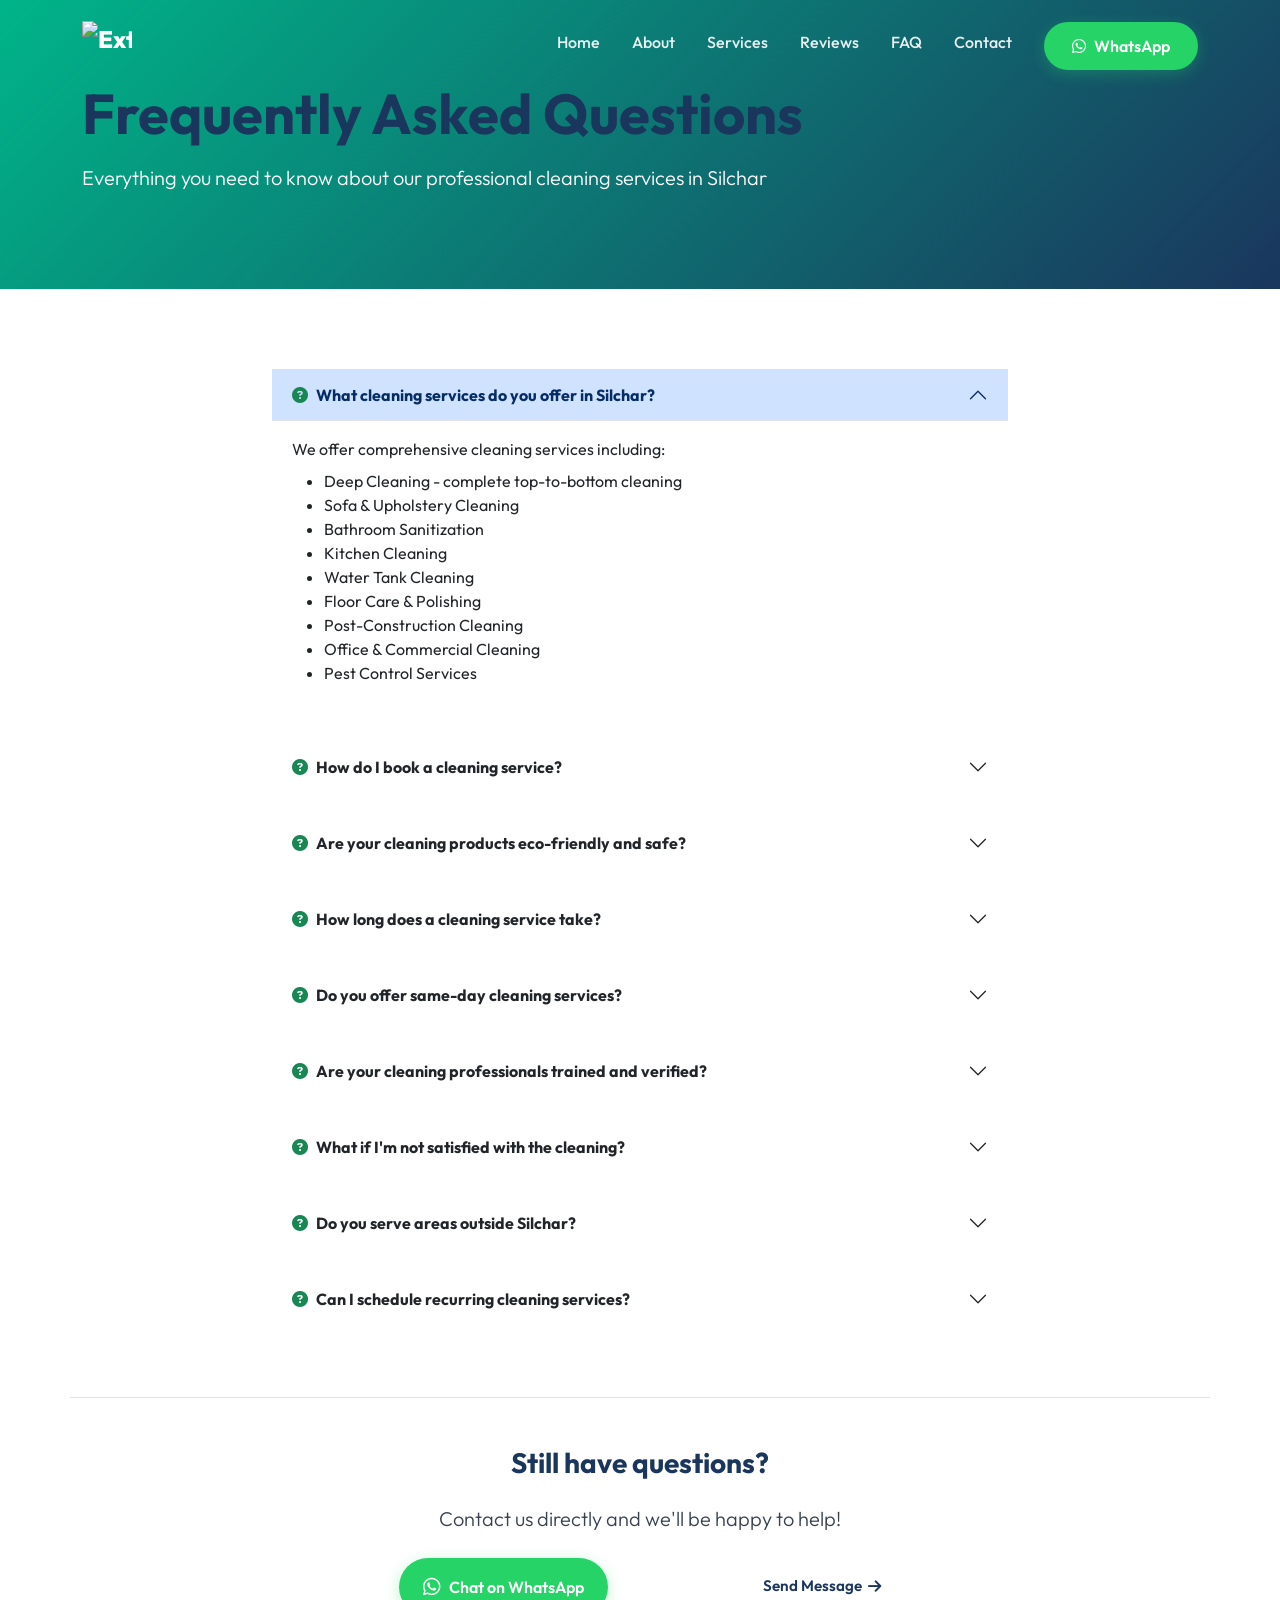
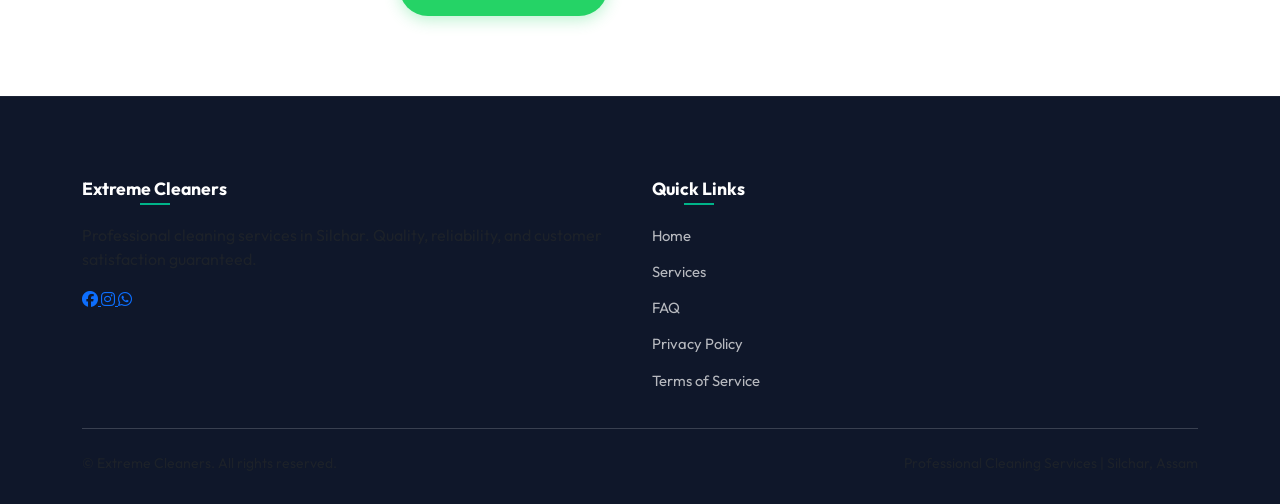
==== faq.html @ 9fe1969a "update price" ====
<!DOCTYPE html>
<html lang="en">

<head>
  <meta charset="UTF-8">
  <meta name="viewport" content="width=device-width, initial-scale=1.0">
  <title>FAQ - Professional Cleaning Services in Silchar | Extreme Cleaners</title>
  <meta name="description"
    content="Frequently asked questions about professional cleaning services in Silchar. Learn about our services, booking process, and cleaning expertise.">
  <meta name="keywords" content="cleaning services FAQ Silchar, professional cleaning questions, booking cleaning services">
  <meta name="robots" content="index, follow">
  <link rel="canonical" href="https://yourwebsite.com/faq.html">

  <!-- Bootstrap 5 CSS -->
  <link href="https://cdn.jsdelivr.net/npm/bootstrap@5.3.2/dist/css/bootstrap.min.css" rel="stylesheet">
  <!-- FontAwesome 6 Icons -->
  <link href="https://cdnjs.cloudflare.com/ajax/libs/font-awesome/6.4.2/css/all.min.css" rel="stylesheet">
  <!-- Custom CSS -->
  <link href="css/style.css" rel="stylesheet">

  <!-- Schema Markup - FAQPage -->
  <script type="application/ld+json">
  {
    "@context": "https://schema.org",
    "@type": "FAQPage",
    "mainEntity": [
      {
        "@type": "Question",
        "name": "What cleaning services do you offer in Silchar?",
        "acceptedAnswer": {
          "@type": "Answer",
          "text": "We offer comprehensive cleaning services including deep cleaning, sofa cleaning, bathroom sanitization, kitchen cleaning, water tank cleaning, floor care, post-construction cleaning, office cleaning, and pest control services across Silchar and surrounding areas."
        }
      },
      {
        "@type": "Question",
        "name": "How do I book a cleaning service?",
        "acceptedAnswer": {
          "@type": "Answer",
          "text": "Booking is easy! Simply click 'Book on WhatsApp' or call us at +919706459608. You can also fill out our contact form on the website. We'll confirm your booking within 24 hours."
        }
      },
      {
        "@type": "Question",
        "name": "Are your cleaning products eco-friendly?",
        "acceptedAnswer": {
          "@type": "Answer",
          "text": "Yes! We use industry-approved, eco-friendly cleaning products that are safe for your family, pets, and the environment. Our products are effective yet gentle on surfaces."
        }
      },
      {
        "@type": "Question",
        "name": "How long does a cleaning service take?",
        "acceptedAnswer": {
          "@type": "Answer",
          "text": "Duration depends on the property size and type of cleaning. Bathroom cleaning typically takes 1-2 hours, sofa cleaning 30-45 minutes, and deep cleaning 3-6 hours. We'll provide an estimate during booking."
        }
      },
      {
        "@type": "Question",
        "name": "Do you offer same-day cleaning services?",
        "acceptedAnswer": {
          "@type": "Answer",
          "text": "Yes, we offer same-day cleaning services subject to availability. Contact us as soon as possible with your requirements, and we'll do our best to accommodate your request."
        }
      },
      {
        "@type": "Question",
        "name": "Are your cleaning professionals trained and verified?",
        "acceptedAnswer": {
          "@type": "Answer",
          "text": "Absolutely! All our cleaning professionals are trained, verified, and background-checked. We ensure high standards of professionalism and reliability."
        }
      },
      {
        "@type": "Question",
        "name": "What if I'm not satisfied with the cleaning?",
        "acceptedAnswer": {
          "@type": "Answer",
          "text": "Customer satisfaction is our priority. If you're not satisfied, contact us within 48 hours and we'll work with you to make it right."
        }
      },
      {
        "@type": "Question",
        "name": "Do you serve areas outside Silchar?",
        "acceptedAnswer": {
          "@type": "Answer",
          "text": "While we primarily serve Silchar and the Barak Valley region, we may be able to accommodate requests from nearby areas. Contact us to check availability for your location."
        }
      },
      {
        "@type": "Question",
        "name": "Can I schedule recurring cleaning services?",
        "acceptedAnswer": {
          "@type": "Answer",
          "text": "Yes! We offer flexible recurring cleaning plans - weekly, bi-weekly, or monthly. Regular cleaning helps maintain your space and keeps it fresh throughout the year."
        }
      }
    ]
  }
  </script>
</head>

<body>
  <!-- Header / Navbar -->
  <nav class="navbar navbar-expand-lg navbar-custom">
    <div class="container">
      <a class="navbar-brand" href="index.html">
        <img src="images/logo.jpg" alt="Extreme Cleaners Logo" class="logo-img">
      </a>
      <button class="navbar-toggler" type="button" data-bs-toggle="collapse" data-bs-target="#navbarNav"
        aria-controls="navbarNav" aria-expanded="false" aria-label="Toggle navigation">
        <span class="toggler-icon"></span>
        <span class="toggler-icon"></span>
        <span class="toggler-icon"></span>
      </button>
      <div class="collapse navbar-collapse" id="navbarNav">
        <ul class="navbar-nav ms-auto">
          <li class="nav-item">
            <a class="nav-link" href="index.html#home">Home</a>
          </li>
          <li class="nav-item">
            <a class="nav-link" href="index.html#about">About</a>
          </li>
          <li class="nav-item">
            <a class="nav-link" href="index.html#services">Services</a>
          </li>
          <li class="nav-item">
            <a class="nav-link" href="index.html#reviews">Reviews</a>
          </li>
          <li class="nav-item">
            <a class="nav-link" href="faq.html">FAQ</a>
          </li>
          <li class="nav-item">
            <a class="nav-link" href="index.html#contact">Contact</a>
          </li>
          <li class="nav-item ms-lg-3 mt-3 mt-lg-0">
            <a href="https://wa.me/919706459608?text=Hi%20Extreme%20Cleaners!%20I%20have%20a%20question%20about%20your%20services."
              target="_blank" class="btn-whatsapp" aria-label="WhatsApp">
              <i class="fa-brands fa-whatsapp"></i>
              <span class="btn-whatsapp-text">WhatsApp</span>
            </a>
          </li>
        </ul>
      </div>
    </div>
  </nav>

  <!-- FAQ Hero Section -->
  <section class="section-padding" style="background: linear-gradient(135deg, #00B489 0%, #1A365D 100%); color: white;">
    <div class="container">
      <h1 class="display-4 fw-bold mb-3">Frequently Asked Questions</h1>
      <p class="lead">Everything you need to know about our professional cleaning services in Silchar</p>
    </div>
  </section>

  <!-- FAQ Content -->
  <section class="section-padding">
    <div class="container">
      <div class="row">
        <div class="col-lg-8 mx-auto">
          <!-- Question 1 -->
          <div class="accordion accordion-flush mb-4" id="faqAccordion1">
            <div class="accordion-item">
              <h2 class="accordion-header">
                <button class="accordion-button fw-bold" type="button" data-bs-toggle="collapse"
                  data-bs-target="#faq1">
                  <i class="fa-solid fa-question-circle me-2 text-success"></i>
                  What cleaning services do you offer in Silchar?
                </button>
              </h2>
              <div id="faq1" class="accordion-collapse collapse show" data-bs-parent="#faqAccordion1">
                <div class="accordion-body">
                  We offer comprehensive cleaning services including:
                  <ul class="mt-2">
                    <li>Deep Cleaning - complete top-to-bottom cleaning</li>
                    <li>Sofa & Upholstery Cleaning</li>
                    <li>Bathroom Sanitization</li>
                    <li>Kitchen Cleaning</li>
                    <li>Water Tank Cleaning</li>
                    <li>Floor Care & Polishing</li>
                    <li>Post-Construction Cleaning</li>
                    <li>Office & Commercial Cleaning</li>
                    <li>Pest Control Services</li>
                  </ul>
                </div>
              </div>
            </div>
          </div>

          <!-- Question 3 -->
          <div class="accordion accordion-flush mb-4" id="faqAccordion3">
            <div class="accordion-item">
              <h2 class="accordion-header">
                <button class="accordion-button fw-bold collapsed" type="button" data-bs-toggle="collapse"
                  data-bs-target="#faq3">
                  <i class="fa-solid fa-question-circle me-2 text-success"></i>
                  How do I book a cleaning service?
                </button>
              </h2>
              <div id="faq3" class="accordion-collapse collapse" data-bs-parent="#faqAccordion3">
                <div class="accordion-body">
                  Booking is quick and easy:
                  <ol class="mt-2">
                    <li>Click <strong>"WhatsApp Us"</strong> button or call <strong>+919706459608</strong></li>
                    <li>Describe your cleaning needs and preferred date/time</li>
                    <li>Share your preferred service date and time</li>
                    <li>Confirm your booking with our team</li>
                  </ol>
                  <p class="mt-2">We'll confirm your booking within 24 hours and send you reminders before the service date.</p>
                </div>
              </div>
            </div>
          </div>

          <!-- Question 4 -->
          <div class="accordion accordion-flush mb-4" id="faqAccordion4">
            <div class="accordion-item">
              <h2 class="accordion-header">
                <button class="accordion-button fw-bold collapsed" type="button" data-bs-toggle="collapse"
                  data-bs-target="#faq4">
                  <i class="fa-solid fa-question-circle me-2 text-success"></i>
                  Are your cleaning products eco-friendly and safe?
                </button>
              </h2>
              <div id="faq4" class="accordion-collapse collapse" data-bs-parent="#faqAccordion4">
                <div class="accordion-body">
                  Yes! We use industry-approved, eco-friendly cleaning products that are:
                  <ul class="mt-2">
                    <li>Safe for families and pets</li>
                    <li>Environmentally friendly</li>
                    <li>Effective on tough stains and dirt</li>
                    <li>Gentle on all surfaces</li>
                    <li>Non-toxic and biodegradable</li>
                  </ul>
                  <p class="mt-2">Your health and the environment are our priorities.</p>
                </div>
              </div>
            </div>
          </div>

          <!-- Question 5 -->
          <div class="accordion accordion-flush mb-4" id="faqAccordion5">
            <div class="accordion-item">
              <h2 class="accordion-header">
                <button class="accordion-button fw-bold collapsed" type="button" data-bs-toggle="collapse"
                  data-bs-target="#faq5">
                  <i class="fa-solid fa-question-circle me-2 text-success"></i>
                  How long does a cleaning service take?
                </button>
              </h2>
              <div id="faq5" class="accordion-collapse collapse" data-bs-parent="#faqAccordion5">
                <div class="accordion-body">
                  Duration depends on the service type:
                  <ul class="mt-2">
                    <li><strong>Bathroom Cleaning:</strong> 1-2 hours</li>
                    <li><strong>Sofa Cleaning:</strong> 30-45 minutes</li>
                    <li><strong>Kitchen Cleaning:</strong> 1-3 hours</li>
                    <li><strong>Deep Cleaning (1-2 BHK):</strong> 3-5 hours</li>
                    <li><strong>Deep Cleaning (3-4 BHK):</strong> 6-8 hours</li>
                  </ul>
                  <p class="mt-2">We'll provide a detailed time estimate during your booking consultation.</p>
                </div>
              </div>
            </div>
          </div>

          <!-- Question 6 -->
          <div class="accordion accordion-flush mb-4" id="faqAccordion6">
            <div class="accordion-item">
              <h2 class="accordion-header">
                <button class="accordion-button fw-bold collapsed" type="button" data-bs-toggle="collapse"
                  data-bs-target="#faq6">
                  <i class="fa-solid fa-question-circle me-2 text-success"></i>
                  Do you offer same-day cleaning services?
                </button>
              </h2>
              <div id="faq6" class="accordion-collapse collapse" data-bs-parent="#faqAccordion6">
                <div class="accordion-body">
                  Yes! We offer same-day cleaning services based on availability. Contact us as soon as possible with your cleaning requirements, and we'll do our best to accommodate your urgent request. For faster response, use our WhatsApp contact option.
                </div>
              </div>
            </div>
          </div>

          <!-- Question 7 -->
          <div class="accordion accordion-flush mb-4" id="faqAccordion7">
            <div class="accordion-item">
              <h2 class="accordion-header">
                <button class="accordion-button fw-bold collapsed" type="button" data-bs-toggle="collapse"
                  data-bs-target="#faq7">
                  <i class="fa-solid fa-question-circle me-2 text-success"></i>
                  Are your cleaning professionals trained and verified?
                </button>
              </h2>
              <div id="faq7" class="accordion-collapse collapse" data-bs-parent="#faqAccordion7">
                <div class="accordion-body">
                  Absolutely! All our professionals are:
                  <ul class="mt-2">
                    <li>Trained in professional cleaning techniques</li>
                    <li>Background-checked and verified</li>
                    <li>Experienced in their respective areas</li>
                    <li>Equipped with proper safety certifications</li>
                    <li>Committed to maintaining hygiene standards</li>
                  </ul>
                  <p class="mt-2">Your safety and trust are our highest priority.</p>
                </div>
              </div>
            </div>
          </div>

          <!-- Question 8 -->
          <div class="accordion accordion-flush mb-4" id="faqAccordion8">
            <div class="accordion-item">
              <h2 class="accordion-header">
                <button class="accordion-button fw-bold collapsed" type="button" data-bs-toggle="collapse"
                  data-bs-target="#faq8">
                  <i class="fa-solid fa-question-circle me-2 text-success"></i>
                  What if I'm not satisfied with the cleaning?
                </button>
              </h2>
              <div id="faq8" class="accordion-collapse collapse" data-bs-parent="#faqAccordion8">
                <div class="accordion-body">
                  Customer satisfaction is our guarantee! If you're not completely satisfied:
                  <ul class="mt-2">
                    <li>We'll review the areas you are concerned about</li>
                    <li>Contact us within 48 hours so we can make it right</li>
                    <li>Contact us immediately if you have any concerns</li>
                  </ul>
                  <p class="mt-2">We're confident you'll love our work, but your satisfaction comes first.</p>
                </div>
              </div>
            </div>
          </div>

          <!-- Question 9 -->
          <div class="accordion accordion-flush mb-4" id="faqAccordion9">
            <div class="accordion-item">
              <h2 class="accordion-header">
                <button class="accordion-button fw-bold collapsed" type="button" data-bs-toggle="collapse"
                  data-bs-target="#faq9">
                  <i class="fa-solid fa-question-circle me-2 text-success"></i>
                  Do you serve areas outside Silchar?
                </button>
              </h2>
              <div id="faq9" class="accordion-collapse collapse" data-bs-parent="#faqAccordion9">
                <div class="accordion-body">
                  We primarily serve Silchar and the Barak Valley region. However, we may be able to accommodate requests from nearby areas depending on:
                  <ul class="mt-2">
                    <li>Distance from Silchar</li>
                    <li>Service type requested</li>
                    <li>Current booking schedule</li>
                  </ul>
                  <p class="mt-2">Contact us to check availability for your specific location.</p>
                </div>
              </div>
            </div>
          </div>

          <!-- Question 10 -->
          <div class="accordion accordion-flush mb-4" id="faqAccordion10">
            <div class="accordion-item">
              <h2 class="accordion-header">
                <button class="accordion-button fw-bold collapsed" type="button" data-bs-toggle="collapse"
                  data-bs-target="#faq10">
                  <i class="fa-solid fa-question-circle me-2 text-success"></i>
                  Can I schedule recurring cleaning services?
                </button>
              </h2>
              <div id="faq10" class="accordion-collapse collapse" data-bs-parent="#faqAccordion10">
                <div class="accordion-body">
                  Yes! We offer flexible recurring cleaning plans:
                  <ul class="mt-2">
                    <li><strong>Weekly Cleaning:</strong> Maintain consistent cleanliness</li>
                    <li><strong>Bi-Weekly Cleaning:</strong> Perfect for families</li>
                    <li><strong>Monthly Cleaning:</strong> Cost-effective option</li>
                    <li><strong>Custom Schedules:</strong> Based on your needs</li>
                  </ul>
                  <p class="mt-2">Regular cleaning helps maintain your space and keeps it fresh throughout the year.</p>
                </div>
              </div>
            </div>
          </div>
        </div>
      </div>

      <!-- CTA Section -->
      <div class="row mt-5 pt-5 border-top">
        <div class="col-lg-8 mx-auto text-center">
          <h3 class="mb-4">Still have questions?</h3>
          <p class="lead mb-4">Contact us directly and we'll be happy to help!</p>
          <div class="d-flex flex-wrap gap-3 justify-content-center">
            <a href="https://wa.me/919706459608?text=Hi%20Extreme%20Cleaners!%20I%20have%20a%20question%20about%20your%20services."
              target="_blank" class="btn-whatsapp py-3 px-4 fs-6">
              <i class="fa-brands fa-whatsapp fs-5"></i> Chat on WhatsApp
            </a>
            <a href="tel:+919706459608" class="btn-call py-3 px-4 fs-6">
              <i class="fa-solid fa-phone"></i> Call Us
            </a>
            <a href="index.html#contact" class="btn-learn-more text-decoration-none">
              Send Message <i class="fa-solid fa-arrow-right"></i>
            </a>
          </div>
        </div>
      </div>
    </div>
  </section>

  <!-- Footer -->
  <footer class="footer">
    <div class="container">
      <div class="row g-4">
        <!-- Brand Section -->
        <div class="col-md-6">
          <h4 class="footer-title">Extreme Cleaners</h4>
          <p class="text-muted">Professional cleaning services in Silchar. Quality, reliability, and customer satisfaction guaranteed.</p>
          <div class="social-links">
            <a href="https://www.facebook.com/extremecleaners" target="_blank" class="social-link" aria-label="Facebook">
              <i class="fa-brands fa-facebook"></i>
            </a>
            <a href="https://www.instagram.com/extremecleaners" target="_blank" class="social-link" aria-label="Instagram">
              <i class="fa-brands fa-instagram"></i>
            </a>
            <a href="https://wa.me/919706459608" target="_blank" class="social-link" aria-label="WhatsApp">
              <i class="fa-brands fa-whatsapp"></i>
            </a>
          </div>
        </div>

        <!-- Quick Links -->
        <div class="col-md-6">
          <h4 class="footer-title">Quick Links</h4>
          <ul class="footer-links">
            <li><a href="index.html">Home</a></li>
            <li><a href="index.html#services">Services</a></li>
            <li><a href="faq.html">FAQ</a></li>
            <li><a href="privacy-policy.html">Privacy Policy</a></li>
            <li><a href="terms-of-service.html">Terms of Service</a></li>
          </ul>
        </div>
      </div>

      <hr class="my-4">

      <div class="row align-items-center">
        <div class="col-md-6">
          <p class="text-muted small mb-0">&copy; <span id="current-year"></span> Extreme Cleaners. All rights reserved.</p>
        </div>
        <div class="col-md-6 text-md-end">
          <p class="text-muted small mb-0">Professional Cleaning Services | Silchar, Assam</p>
        </div>
      </div>
    </div>
  </footer>

  <!-- Bootstrap JS -->
  <script src="https://cdn.jsdelivr.net/npm/bootstrap@5.3.2/dist/js/bootstrap.bundle.min.js"></script>
  <!-- Custom JS -->
  <script src="js/main.js"></script>
</body>

</html>
---- css/style.css ----
/* Google Fonts: Outfit */
@import url('https://fonts.googleapis.com/css2?family=Outfit:wght@300;400;500;600;700;800&display=swap');

:root {
  --primary-color: #00B489;
  --primary-hover: #009672;
  --secondary-color: #1A365D;
  --dark-color: #111827;
  --light-color: #F9FAFB;
  --whatsapp-color: #25D366;
  --whatsapp-hover: #20BA5A;
  --body-font: 'Outfit', sans-serif;
  --transition-smooth: all 0.3s cubic-bezier(0.4, 0, 0.2, 1);
  --box-shadow-premium: 0 10px 30px -10px rgba(0, 0, 0, 0.08);
  --box-shadow-hover: 0 20px 40px -15px rgba(0, 180, 137, 0.15);
}

/* Base Styles */
html,
body {
  font-family: var(--body-font);
  color: #374151;
  background-color: #FFFFFF;
  overflow-x: hidden;
}

body {
  scroll-behavior: smooth;
}

h1,
h2,
h3,
h4,
h5,
h6 {
  font-weight: 700;
  color: var(--secondary-color);
}

/* Custom Green Gradient Text */
.text-gradient-green {
  background: linear-gradient(135deg, #00B489 0%, #00d6a3 100%);
  -webkit-background-clip: text;
  -webkit-text-fill-color: transparent;
  display: inline-block;
}

/* Custom Buttons */
.btn-whatsapp {
  background-color: var(--whatsapp-color);
  color: #FFFFFF;
  font-weight: 600;
  padding: 0.75rem 1.75rem;
  border-radius: 50px;
  border: none;
  display: inline-flex;
  align-items: center;
  gap: 8px;
  box-shadow: 0 4px 15px rgba(37, 211, 102, 0.3);
  transition: var(--transition-smooth);
  text-decoration: none;
}

.btn-whatsapp-icon {
  padding: 0.75rem;
  width: 46px;
  min-width: 46px;
  justify-content: center;
  gap: 0;
}

.btn-whatsapp:hover,
.btn-whatsapp:focus {
  background-color: var(--whatsapp-hover);
  color: #FFFFFF;
  transform: translateY(-2px);
  box-shadow: 0 8px 20px rgba(37, 211, 102, 0.4);
}

.btn-call {
  background-color: rgba(255, 255, 255, 0.15);
  backdrop-filter: blur(10px);
  -webkit-backdrop-filter: blur(10px);
  color: #FFFFFF;
  font-weight: 600;
  padding: 0.75rem 1.75rem;
  border-radius: 50px;
  border: 1px solid rgba(255, 255, 255, 0.3);
  display: inline-flex;
  align-items: center;
  gap: 8px;
  transition: var(--transition-smooth);
  text-decoration: none;
}

.btn-call:hover {
  background-color: #FFFFFF;
  color: var(--secondary-color);
  border-color: #FFFFFF;
  transform: translateY(-2px);
}

/* Sticky Navbar */
.navbar-custom {
  position: fixed;
  top: 0;
  left: 0;
  right: 0;
  z-index: 1000;
  padding: 1rem 0;
  transition: var(--transition-smooth);
  background-color: transparent;
}

.navbar-custom.scrolled {
  background-color: #FFFFFF;
  padding: 0.75rem 0;
  box-shadow: 0 4px 20px rgba(0, 0, 0, 0.05);
}

.navbar-custom .navbar-brand {
  font-weight: 800;
  font-size: 1.5rem;
  color: #FFFFFF;
  display: flex;
  align-items: center;
  gap: 8px;
  transition: var(--transition-smooth);
}

.navbar-custom.scrolled .navbar-brand {
  color: var(--secondary-color);
}

.navbar-custom .navbar-brand .logo-img {
  height: 50px;
  width: 50px;
  object-fit: contain;
  transition: var(--transition-smooth);
}

.navbar-custom.scrolled .navbar-brand .logo-img {
  height: 40px;
  width: 40px;
}

.navbar-custom .nav-link {
  font-weight: 500;
  color: rgba(255, 255, 255, 0.9);
  padding: 0.5rem 1rem !important;
  transition: var(--transition-smooth);
}

.navbar-custom .nav-link:hover,
.navbar-custom .nav-link.active {
  color: var(--primary-color);
}

.navbar-custom.scrolled .nav-link {
  color: #4B5563;
}

.navbar-custom.scrolled .nav-link:hover,
.navbar-custom.scrolled .nav-link.active {
  color: var(--primary-color);
}

.navbar-custom .navbar-toggler {
  border: none;
  padding: 0.5rem;
  width: 44px;
  height: 44px;
  display: none !important;
  flex-direction: column;
  align-items: center;
  justify-content: center;
  border-radius: 50%;
  transition: transform 0.3s ease;
  background: transparent !important;
}

.navbar-custom .navbar-toggler:hover,
.navbar-custom .navbar-toggler:focus {
  background: transparent !important;
}

.navbar-custom .navbar-toggler:focus {
  box-shadow: none !important;
}

.navbar-custom .toggler-icon {
  width: 24px;
  height: 2px;
  background-color: #FFFFFF;
  display: block;
  margin: 4px 0;
  transition: transform 0.35s ease, opacity 0.35s ease, width 0.35s ease;
  transform-origin: center;
  opacity: 1;
  transform: none;
}

.navbar-custom.scrolled .toggler-icon {
  background-color: var(--secondary-color);
}

.navbar-custom .navbar-toggler[aria-expanded="false"] .toggler-icon {
  opacity: 1;
  transform: none;
}

.navbar-custom .navbar-toggler[aria-expanded="true"] .toggler-icon:nth-child(1) {
  transform: translateY(8px) rotate(45deg);
}

.navbar-custom .navbar-toggler[aria-expanded="true"] .toggler-icon:nth-child(2) {
  opacity: 0;
  transform: scaleX(0);
}

.navbar-custom .navbar-toggler[aria-expanded="true"] .toggler-icon:nth-child(3) {
  transform: translateY(-8px) rotate(-45deg);
}

/* Hero Section */
.hero-section {
  position: relative;
  min-height: 100vh;
  display: flex;
  align-items: center;
  padding: 120px 0 80px 0;
  background-size: cover;
  background-position: center;
  background-repeat: no-repeat;
  color: #FFFFFF;
  overflow: hidden;
}

.hero-overlay {
  position: absolute;
  top: 0;
  left: 0;
  right: 0;
  bottom: 0;
  background: linear-gradient(135deg, rgba(26, 54, 93, 0.9) 0%, rgba(17, 24, 39, 0.8) 100%);
  z-index: 1;
}

.hero-content {
  position: relative;
  z-index: 2;
}

.hero-badge {
  background-color: rgba(255, 255, 255, 0.08);
  border: 1px solid rgba(255, 255, 255, 0.15);
  backdrop-filter: blur(10px);
  -webkit-backdrop-filter: blur(10px);
  padding: 6px 16px;
  border-radius: 50px;
  font-size: 0.875rem;
  font-weight: 500;
  display: inline-flex;
  align-items: center;
  gap: 8px;
  margin-bottom: 1.5rem;
}

.hero-badge .status-dot {
  width: 8px;
  height: 8px;
  background-color: var(--primary-color);
  border-radius: 50%;
  display: inline-block;
  box-shadow: 0 0 10px var(--primary-color);
}

.hero-title {
  font-size: 3.5rem;
  font-weight: 800;
  line-height: 1.2;
  margin-bottom: 1.5rem;
  color: #eef1f5;
}

@media (max-width: 768px) {
  .hero-title {
    font-size: 2.5rem;
  }
}

.hero-desc {
  font-size: 1.125rem;
  color: rgba(255, 255, 255, 0.8);
  max-width: 650px;
  margin-bottom: 2.5rem;
  line-height: 1.6;
}

/* Hero Trust Ribbon */
.hero-ribbon {
  position: relative;
  z-index: 2;
  margin-top: 4rem;
}

.ribbon-item {
  background-color: rgba(255, 255, 255, 0.08);
  border: 1px solid rgba(255, 255, 255, 0.12);
  backdrop-filter: blur(10px);
  -webkit-backdrop-filter: blur(10px);
  padding: 10px 20px;
  border-radius: 50px;
  display: inline-flex;
  align-items: center;
  gap: 10px;
  font-size: 0.9rem;
  font-weight: 500;
  color: #FFFFFF;
  margin: 5px;
}

.ribbon-item i {
  color: var(--primary-color);
}

/* Sections General */
.section-padding {
  padding: 80px 0;
}

.section-title-tag {
  font-size: 0.875rem;
  font-weight: 700;
  color: var(--primary-color);
  letter-spacing: 2px;
  text-transform: uppercase;
  margin-bottom: 0.5rem;
  display: block;
}

.section-title {
  font-size: 2.25rem;
  font-weight: 800;
  color: var(--secondary-color);
  margin-bottom: 1rem;
}

.section-desc {
  color: #6B7280;
  max-width: 600px;
  margin: 0 auto 3rem auto;
  font-size: 1.05rem;
}

/* About Section Styles */
.about-img-wrapper {
  position: relative;
  padding: 10px;
}

.about-img-wrapper img {
  border: 8px solid #FFFFFF;
  box-shadow: 0 20px 40px rgba(0, 0, 0, 0.08);
  transition: var(--transition-smooth);
}

.about-img-wrapper:hover img {
  transform: translateY(-5px);
  box-shadow: 0 25px 50px rgba(0, 180, 137, 0.12);
}

/* Floating Experience Badge */
.experience-badge {
  position: absolute;
  bottom: 30px;
  right: -20px;
  background: linear-gradient(135deg, var(--secondary-color) 0%, #2A4365 100%);
  color: #FFFFFF;
  padding: 1.25rem 1.75rem;
  border-radius: 20px;
  box-shadow: 0 15px 30px rgba(26, 54, 93, 0.25);
  display: flex;
  align-items: center;
  gap: 15px;
  border: 1px solid rgba(255, 255, 255, 0.1);
  z-index: 10;
}

.exp-years {
  font-size: 2.25rem;
  font-weight: 800;
  line-height: 1;
  background: linear-gradient(135deg, #00B489 0%, #00d6a3 100%);
  -webkit-background-clip: text;
  -webkit-text-fill-color: transparent;
}

.exp-text {
  font-size: 0.85rem;
  font-weight: 600;
  line-height: 1.3;
  letter-spacing: 0.5px;
  text-transform: uppercase;
}

.about-lead {
  font-size: 1.15rem;
  font-weight: 600;
  color: var(--secondary-color);
  line-height: 1.6;
  margin-bottom: 1rem;
}

.about-content-wrapper {
  margin-bottom: 1rem;
}

.about-expandable-text {
  max-height: 0;
  overflow: hidden;
  opacity: 0;
  transition: max-height 0.5s cubic-bezier(0.4, 0, 0.2, 1),
              opacity 0.4s ease;
}

.about-expandable-text.show {
  max-height: 600px;
  opacity: 1;
}

.about-expandable-text .about-text {
  margin-bottom: 1rem;
}

.about-read-more-btn {
  display: inline-flex;
  align-items: center;
  gap: 6px;
  background: none;
  border: 1.5px solid var(--primary-color);
  color: var(--primary-color);
  font-size: 0.875rem;
  font-weight: 600;
  font-family: var(--body-font);
  padding: 6px 18px;
  border-radius: 50px;
  cursor: pointer;
  transition: var(--transition-smooth);
  margin-top: 4px;
}

.about-read-more-btn:hover {
  background: var(--primary-color);
  color: #FFFFFF;
}

.about-read-more-btn i {
  font-size: 0.7rem;
  transition: transform 0.3s ease;
}

.about-read-more-btn.active i {
  transform: rotate(180deg);
}

.about-text {
  font-size: 0.975rem;
  line-height: 1.6;
}

/* Feature Cards */
.about-feature-card {
  background: var(--light-color);
  border: 1px solid rgba(0, 0, 0, 0.03);
  padding: 1.25rem;
  border-radius: 16px;
  transition: var(--transition-smooth);
}

.about-feature-card:hover {
  background: #FFFFFF;
  border-color: rgba(0, 180, 137, 0.15);
  box-shadow: 0 10px 25px rgba(0, 180, 137, 0.05);
  transform: translateY(-3px);
}

.about-feature-icon {
  width: 44px;
  height: 44px;
  background-color: #E6F8F3;
  color: var(--primary-color);
  border-radius: 12px;
  display: flex;
  align-items: center;
  justify-content: center;
  font-size: 1.1rem;
  margin-bottom: 0.75rem;
}

.about-feature-card:hover .about-feature-icon {
  background-color: var(--primary-color);
  color: #FFFFFF;
  box-shadow: 0 4px 12px rgba(0, 180, 137, 0.25);
  transition: var(--transition-smooth);
}

.about-feature-title {
  font-size: 1rem;
  font-weight: 700;
  margin-bottom: 0.35rem;
  color: var(--secondary-color);
}

.about-feature-desc {
  font-size: 0.85rem;
  margin-bottom: 0;
  line-height: 1.4;
}

@media (max-width: 576px) {
  .about-feature-col {
    flex: 0 0 50%;
    max-width: 50%;
  }

  .hero-cta-group {
    flex-wrap: wrap;
  }

  .hero-cta-group .btn-whatsapp,
  .hero-cta-group .btn-learn-more {
    flex: 1 1 calc(50% - 0.5rem);
    min-width: 0;
    width: calc(50% - 0.5rem);
    justify-content: center;
  }
}

/* Learn More Link */
.btn-learn-more {
  color: var(--secondary-color);
  font-weight: 600;
  font-size: 0.95rem;
  display: inline-flex;
  align-items: center;
  gap: 6px;
  transition: var(--transition-smooth);
}

.btn-learn-more:hover {
  color: var(--primary-color);
  transform: translateX(3px);
}

/* Floating Animation */
@keyframes float {
  0% { transform: translateY(0px); }
  50% { transform: translateY(-10px); }
  100% { transform: translateY(0px); }
}

.animate-float {
  animation: float 4s ease-in-out infinite;
}

/* Responsive adjustment for experience badge */
@media (max-width: 576px) {
  .experience-badge {
    right: 10px;
    bottom: 10px;
    padding: 0.75rem 1.25rem;
  }
  .exp-years {
    font-size: 1.75rem;
  }
}

/* Service Cards */
.service-card {
  background: #FFFFFF;
  border-radius: 20px;
  overflow: hidden;
  box-shadow: var(--box-shadow-premium);
  transition: var(--transition-smooth);
  border: 1px solid rgba(0, 0, 0, 0.03);
  height: 100%;
  display: flex;
  flex-direction: column;
}

.service-card:hover {
  transform: translateY(-8px);
  box-shadow: var(--box-shadow-hover);
  border-color: rgba(0, 180, 137, 0.15);
}

.service-img-wrapper {
  position: relative;
  height: 220px;
  overflow: hidden;
}

.service-img {
  width: 100%;
  height: 100%;
  object-fit: cover;
  transition: var(--transition-smooth);
}

.service-card:hover .service-img {
  transform: scale(1.05);
}

.service-icon-badge {
  position: absolute;
  bottom: -20px;
  left: 24px;
  width: 48px;
  height: 48px;
  background-color: var(--primary-color);
  color: #FFFFFF;
  border-radius: 12px;
  display: flex;
  align-items: center;
  justify-content: center;
  font-size: 1.25rem;
  box-shadow: 0 4px 15px rgba(0, 180, 137, 0.3);
  z-index: 2;
}

.service-body {
  padding: 2.5rem 1.5rem 1.5rem 1.5rem;
  flex-grow: 1;
  display: flex;
  flex-direction: column;
}

.service-title {
  font-size: 1.25rem;
  font-weight: 700;
  margin-bottom: 0.75rem;
}

.service-desc-text {
  font-size: 0.95rem;
  color: #6B7280;
  line-height: 1.5;
  margin-bottom: 1.25rem;
  flex-grow: 1;
}

.service-pricing {
  display: none !important;
}

.service-card .btn-whatsapp {
  width: 100%;
  justify-content: center;
}

/* Coming Soon Service Card */
.service-card-coming-soon {
  border: 2px dashed rgba(0, 180, 137, 0.35);
  background: linear-gradient(135deg, #f0fdf9 0%, #ecfdf5 50%, #f0f9ff 100%);
}

.service-card-coming-soon:hover {
  border-color: var(--primary-color);
  background: linear-gradient(135deg, #e6f8f3 0%, #e0f7ef 50%, #e8f4fd 100%);
}

.coming-soon-visual {
  height: 220px;
  display: flex;
  flex-direction: column;
  align-items: center;
  justify-content: center;
  gap: 20px;
  background: linear-gradient(135deg, rgba(0, 180, 137, 0.06) 0%, rgba(37, 99, 235, 0.04) 100%);
  position: relative;
  overflow: hidden;
}

.coming-soon-visual::before {
  content: '';
  position: absolute;
  width: 200px;
  height: 200px;
  border-radius: 50%;
  background: radial-gradient(circle, rgba(0, 180, 137, 0.08) 0%, transparent 70%);
  top: 50%;
  left: 50%;
  transform: translate(-50%, -50%);
}

.coming-soon-icon-wrapper {
  width: 72px;
  height: 72px;
  border-radius: 50%;
  background: linear-gradient(135deg, var(--primary-color) 0%, #00d6a3 100%);
  display: flex;
  align-items: center;
  justify-content: center;
  font-size: 1.75rem;
  color: #FFFFFF;
  box-shadow: 0 8px 25px rgba(0, 180, 137, 0.3);
  animation: float 3s ease-in-out infinite;
  position: relative;
  z-index: 1;
}

.coming-soon-dots {
  display: flex;
  gap: 8px;
  position: relative;
  z-index: 1;
}

.coming-soon-dots span {
  width: 8px;
  height: 8px;
  border-radius: 50%;
  background-color: var(--primary-color);
  opacity: 0.4;
  animation: dotBounce 1.4s ease-in-out infinite;
}

.coming-soon-dots span:nth-child(2) {
  animation-delay: 0.2s;
}

.coming-soon-dots span:nth-child(3) {
  animation-delay: 0.4s;
}

@keyframes dotBounce {
  0%, 80%, 100% {
    transform: scale(0.6);
    opacity: 0.3;
  }
  40% {
    transform: scale(1.2);
    opacity: 1;
  }
}

.coming-soon-body {
  text-align: center;
}

.coming-soon-body .service-title {
  color: var(--primary-color);
}

.coming-soon-tag {
  background: linear-gradient(135deg, var(--primary-color) 0%, #00d6a3 100%);
  color: #FFFFFF;
  padding: 5px 16px;
  border-radius: 50px;
  font-size: 0.8rem;
  font-weight: 700;
  letter-spacing: 1px;
  text-transform: uppercase;
  display: inline-block;
  margin-bottom: 1.25rem;
}

/* Before / After Sliders */
.slider-card {
  background-color: #FFFFFF;
  border-radius: 20px;
  overflow: hidden;
  box-shadow: var(--box-shadow-premium);
  border: 1px solid rgba(0, 0, 0, 0.03);
  transition: var(--transition-smooth);
  margin-bottom: 30px;
}

.slider-card:hover {
  box-shadow: 0 15px 35px rgba(0, 0, 0, 0.08);
}

.slider-container {
  position: relative;
  width: 100%;
  height: 250px;
  overflow: hidden;
  user-select: none;
}

.slider-img {
  position: absolute;
  top: 0;
  left: 0;
  width: 100%;
  height: 100%;
  object-fit: cover;
}

/* After image is on top, its width is adjusted by JS */
.after-image-container {
  position: absolute;
  top: 0;
  left: 0;
  width: 100%;
  height: 100%;
  overflow: hidden;
  z-index: 2;
}

.after-image-container img {
  width: 100%;
  height: 100%;
  object-fit: cover;
  pointer-events: none;
}

/* Before image is on the bottom, with CSS filters to make it look dirty */
.before-image-container {
  z-index: 1;
}

.before-image-container img {
  width: 100%;
  height: 100%;
  object-fit: cover;
  /* Let's make it look dirty/aged */
  filter: sepia(0.3) brightness(0.6) contrast(0.85) saturate(0.8);
}

/* Grimy dirty overlay for before image */
.before-image-container::after {
  content: '';
  position: absolute;
  top: 0;
  left: 0;
  right: 0;
  bottom: 0;
  background: radial-gradient(circle, rgba(121, 85, 72, 0.25) 0%, rgba(62, 39, 35, 0.45) 100%);
  pointer-events: none;
  z-index: 2;
}

/* Slider Handle Bar & Circle */
.slider-handle {
  position: absolute;
  top: 0;
  bottom: 0;
  width: 2px;
  background-color: #FFFFFF;
  left: 50%;
  z-index: 3;
  cursor: ew-resize;
}

.slider-button {
  position: absolute;
  top: 50%;
  left: 50%;
  transform: translate(-50%, -50%);
  width: 38px;
  height: 38px;
  background-color: #FFFFFF;
  border-radius: 50%;
  box-shadow: 0 4px 10px rgba(0, 0, 0, 0.25);
  display: flex;
  align-items: center;
  justify-content: center;
  color: var(--secondary-color);
  font-size: 0.9rem;
  pointer-events: none;
}

.slider-button::before,
.slider-button::after {
  content: '';
  position: absolute;
  border: 5px solid transparent;
}

.slider-button::before {
  border-right-color: var(--secondary-color);
  left: 6px;
}

.slider-button::after {
  border-left-color: var(--secondary-color);
  right: 6px;
}

/* Labels on images */
.slider-label {
  position: absolute;
  top: 15px;
  padding: 4px 10px;
  border-radius: 4px;
  font-size: 0.75rem;
  font-weight: 700;
  color: #FFFFFF;
  text-transform: uppercase;
  letter-spacing: 1px;
  z-index: 4;
}

.label-before {
  left: 15px;
  background-color: rgba(220, 38, 38, 0.8);
}

.label-after {
  right: 15px;
  background-color: rgba(0, 180, 137, 0.8);
}

.slider-info {
  padding: 1.25rem 1.5rem;
}

.slider-title-wrapper {
  display: flex;
  align-items: center;
  gap: 8px;
  margin-bottom: 0.25rem;
}

.slider-dot {
  width: 8px;
  height: 8px;
  background-color: var(--primary-color);
  border-radius: 50%;
}

.slider-card-title {
  font-size: 1.05rem;
  font-weight: 700;
  margin: 0;
}

.slider-card-desc {
  font-size: 0.85rem;
  color: #6B7280;
  margin: 0;
}

/* Stats Counter Section */
.why-us-section {
  background-color: var(--light-color);
}

.stat-card {
  background: linear-gradient(135deg, #1e3c72 0%, #2a5298 100%);
  border-radius: 20px;
  padding: 1.35rem 1.25rem;
  text-align: center;
  color: #FFFFFF;
  box-shadow: var(--box-shadow-premium);
  position: relative;
  overflow: hidden;
  height: 100%;
}

.stat-card-1 {
  background: linear-gradient(135deg, #1A365D 0%, #2A4365 100%);
}

.stat-card-2 {
  background: linear-gradient(135deg, #2B6CB0 0%, #3182CE 100%);
}

.stat-card-3 {
  background: linear-gradient(135deg, #00B489 0%, #00d6a3 100%);
}

.stat-card-4 {
  background: linear-gradient(135deg, #0f766e 0%, #0d9488 100%);
}

.stat-number {
  font-size: 2.75rem;
  font-weight: 800;
  margin-bottom: 0.5rem;
  display: block;
}

.stat-label {
  font-size: 0.95rem;
  font-weight: 500;
  opacity: 0.9;
  margin: 0;
}

/* Why Us Grid */
.why-item {
  background: #FFFFFF;
  border-radius: 16px;
  padding: 1.5rem;
  box-shadow: 0 4px 15px rgba(0, 0, 0, 0.02);
  transition: var(--transition-smooth);
  border: 1px solid rgba(0, 0, 0, 0.02);
  display: flex;
  gap: 15px;
  height: 100%;
}

.why-item:hover {
  transform: translateY(-4px);
  box-shadow: var(--box-shadow-premium);
}

.why-icon-box {
  width: 46px;
  height: 46px;
  border-radius: 12px;
  background-color: #E6F8F3;
  color: var(--primary-color);
  display: flex;
  align-items: center;
  justify-content: center;
  font-size: 1.15rem;
  flex-shrink: 0;
}

.why-item-title {
  font-size: 1.1rem;
  font-weight: 700;
  margin-bottom: 0.5rem;
}

.why-item-desc {
  font-size: 0.9rem;
  color: #6B7280;
  line-height: 1.5;
  margin: 0;
}

/* Reviews Carousel Wrapper */
.reviews-carousel-wrapper {
  position: relative;
  display: flex;
  align-items: center;
  gap: 16px;
}

.reviews-carousel-wrapper .reviews-swiper {
  flex: 1;
  min-width: 0;
  overflow: hidden;
  padding-bottom: 40px;
}

/* Reviews Navigation Buttons */
.reviews-nav-btn.swiper-button-next,
.reviews-nav-btn.swiper-button-prev {
  position: relative;
  top: auto;
  left: auto;
  right: auto;
  bottom: auto;
  margin-top: 0;
  width: 48px;
  height: 48px;
  flex-shrink: 0;
  background: #FFFFFF;
  border-radius: 50%;
  box-shadow: 0 4px 16px rgba(0, 0, 0, 0.1);
  border: 1px solid rgba(0, 0, 0, 0.06);
  transition: var(--transition-smooth);
  z-index: 10;
}

.reviews-nav-btn.swiper-button-next::after,
.reviews-nav-btn.swiper-button-prev::after {
  font-size: 16px;
  font-weight: 900;
  color: var(--secondary-color);
  transition: var(--transition-smooth);
}

.reviews-nav-btn.swiper-button-next:hover,
.reviews-nav-btn.swiper-button-prev:hover {
  background: var(--primary-color);
  border-color: var(--primary-color);
  box-shadow: 0 6px 20px rgba(0, 180, 137, 0.35);
  transform: scale(1.08);
}

.reviews-nav-btn.swiper-button-next:hover::after,
.reviews-nav-btn.swiper-button-prev:hover::after {
  color: #FFFFFF;
}

.reviews-nav-btn.swiper-button-next.swiper-button-disabled,
.reviews-nav-btn.swiper-button-prev.swiper-button-disabled {
  opacity: 0.35;
  cursor: not-allowed;
}

/* Swiper Pagination Dots */
.reviews-swiper .swiper-pagination {
  bottom: 0 !important;
  position: relative;
  margin-top: 8px;
}

.reviews-swiper .swiper-pagination-bullet {
  width: 10px;
  height: 10px;
  background: #D1D5DB;
  opacity: 1;
  transition: var(--transition-smooth);
}

.reviews-swiper .swiper-pagination-bullet-active {
  background: var(--primary-color);
  width: 28px;
  border-radius: 5px;
}

/* On medium screens, move buttons below the carousel */
@media (max-width: 1199px) and (min-width: 768px) {
  .reviews-carousel-wrapper {
    flex-direction: column;
    align-items: center;
    gap: 1rem;
  }

  .reviews-carousel-wrapper .reviews-swiper {
    width: 100%;
    order: 1;
  }

  .reviews-nav-btn.swiper-button-prev,
  .reviews-nav-btn.swiper-button-next {
    order: 2;
    position: static;
    transform: none;
    margin: 0 auto;
  }

  .reviews-nav-btn.swiper-button-next:hover,
  .reviews-nav-btn.swiper-button-prev:hover {
    transform: scale(1.08);
  }
}

/* Reviews Section */
.review-card {
  background: #FFFFFF;
  border-radius: 20px;
  padding: 2rem;
  box-shadow: var(--box-shadow-premium);
  border: 1px solid rgba(0, 0, 0, 0.02);
  height: 100%;
  display: flex;
  flex-direction: column;
}

.review-stars {
  color: #FBBF24;
  margin-bottom: 1rem;
}

.review-text {
  font-size: 0.95rem;
  line-height: 1.6;
  color: #4B5563;
  margin-bottom: 0.5rem;
  flex-grow: 1;
  display: -webkit-box;
  -webkit-line-clamp: 3;
  -webkit-box-orient: vertical;
  overflow: hidden;
  transition: all 0.3s ease;
}

.review-text.expanded {
  -webkit-line-clamp: unset;
  display: block;
}

.review-read-more {
  display: none;
  background: none;
  border: none;
  padding: 0;
  color: var(--primary-color);
  font-size: 0.85rem;
  font-weight: 600;
  cursor: pointer;
  margin-bottom: 1rem;
  font-family: var(--body-font);
  transition: var(--transition-smooth);
}

.review-read-more:hover {
  color: var(--primary-hover);
  text-decoration: underline;
}

.review-read-more.visible {
  display: inline-block;
}

.review-user {
  display: flex;
  align-items: center;
  gap: 12px;
}

.review-avatar {
  width: 48px;
  height: 48px;
  border-radius: 50%;
  object-fit: cover;
}

.review-avatar-initials {
  width: 48px;
  height: 48px;
  border-radius: 50%;
  display: flex;
  align-items: center;
  justify-content: center;
  font-size: 1.1rem;
  font-weight: 700;
  color: #FFFFFF;
  text-transform: uppercase;
  flex-shrink: 0;
}

/* Avatar Color Palettes */
.avatar-bg-purple { background-color: #8E24AA; }
.avatar-bg-blue { background-color: #2563EB; }
.avatar-bg-green { background-color: #00B489; }
.avatar-bg-pink { background-color: #EC4899; }
.avatar-bg-indigo { background-color: #4F46E5; }
.avatar-bg-orange { background-color: #F59E0B; }
.avatar-bg-teal { background-color: #0D9488; }
.avatar-bg-violet { background-color: #7C3AED; }

.review-name {
  font-size: 0.95rem;
  font-weight: 700;
  margin: 0;
  color: var(--secondary-color);
}

.review-loc {
  font-size: 0.8rem;
  color: #6B7280;
  margin: 0;
}

.review-badge {
  background-color: #EFF6FF;
  color: #2563EB;
  font-size: 0.75rem;
  font-weight: 600;
  padding: 2px 8px;
  border-radius: 50px;
  display: inline-block;
  margin-top: 4px;
}

.reviews-summary {
  text-align: center;
  margin-top: 3.5rem;
}

.reviews-summary .stars {
  color: #FBBF24;
  font-size: 1.25rem;
  margin-bottom: 0.5rem;
}

.reviews-summary p {
  font-weight: 600;
  color: var(--secondary-color);
  margin: 0;
}

/* Call to Action Section */
.cta-section {
  background-color: var(--secondary-color);
  background-image: radial-gradient(circle at 100% 0%, rgba(0, 180, 137, 0.15) 0%, transparent 50%),
    radial-gradient(circle at 0% 100%, rgba(0, 180, 137, 0.08) 0%, transparent 50%);
  color: #FFFFFF;
}

#contact.section-padding {
  padding: 50px 0;
}

/* Contact Form & Info Card Styles */
.contact-info-card {
  padding: 1.5rem;
  background: rgba(255, 255, 255, 0.03);
  border: 1px solid rgba(255, 255, 255, 0.08);
  border-radius: 24px;
  backdrop-filter: blur(10px);
  -webkit-backdrop-filter: blur(10px);
}

.info-card-title {
  color: #FFFFFF;
  font-size: 1.75rem;
  font-weight: 800;
}

.info-item {
  margin-bottom: 0.5rem;
}

.info-icon {
  width: 42px;
  height: 42px;
  background-color: rgba(0, 180, 137, 0.15);
  color: var(--primary-color);
  border-radius: 50%;
  display: flex;
  align-items: center;
  justify-content: center;
  font-size: 1.05rem;
  flex-shrink: 0;
}

.info-label {
  font-size: 0.75rem;
  font-weight: 600;
  letter-spacing: 0.5px;
  text-transform: uppercase;
}

.info-link,
.info-text {
  color: #FFFFFF;
  font-size: 1.05rem;
  font-weight: 600;
  text-decoration: none;
  transition: var(--transition-smooth);
}

.info-link:hover {
  color: var(--primary-color);
}

/* Form Card (White Container) */
.contact-form-card {
  background: #FFFFFF;
  padding: 1.5rem;
  border-radius: 24px;
  box-shadow: 0 20px 40px rgba(0, 0, 0, 0.15);
  color: var(--secondary-color);
}

.form-card-title {
  font-size: 1.75rem;
  font-weight: 800;
  color: var(--secondary-color);
}

.form-group-custom {
  display: flex;
  flex-direction: column;
  gap: 8px;
}

.form-label-custom {
  font-size: 0.875rem;
  font-weight: 600;
  color: #4B5563;
}

.form-control-custom,
.form-select-custom {
  width: 100%;
  padding: 10px 14px;
  border: 1.5px solid #E5E7EB;
  border-radius: 12px;
  font-size: 0.95rem;
  font-family: var(--body-font);
  color: var(--dark-color);
  background-color: #FFFFFF;
  transition: var(--transition-smooth);
}

.form-control-custom:focus,
.form-select-custom:focus {
  outline: none;
  border-color: var(--primary-color);
  box-shadow: 0 0 0 4px rgba(0, 180, 137, 0.1);
}

.form-control-custom::placeholder {
  color: #9CA3AF;
}

.form-select-custom {
  appearance: none;
  background-image: url("data:image/svg+xml,%3csvg xmlns='http://www.w3.org/2000/svg' viewBox='0 0 16 16'%3e%3cpath fill='none' stroke='%23374151' stroke-linecap='round' stroke-linejoin='round' stroke-width='2' d='m2 5 6 6 6-6'/%3e%3c/svg%3e");
  background-repeat: no-repeat;
  background-position: right 16px center;
  background-size: 12px 12px;
}

.needs-validation.was-validated .form-control-custom:invalid,
.needs-validation.was-validated .form-select-custom:invalid {
  border-color: #DC3545;
}

.invalid-feedback {
  display: none;
  color: #9B1C1C;
  font-size: 0.85rem;
  margin-top: 6px;
}

.needs-validation.was-validated .form-control-custom:invalid ~ .invalid-feedback,
.needs-validation.was-validated .form-select-custom:invalid ~ .invalid-feedback {
  display: block;
}

/* Submit Button */
.btn-submit {
  width: 100%;
  background: linear-gradient(135deg, #00B489 0%, #00d6a3 100%);
  color: #FFFFFF;
  font-weight: 700;
  padding: 10px 20px;
  border-radius: 12px;
  border: none;
  font-size: 1rem;
  display: flex;
  align-items: center;
  justify-content: center;
  gap: 10px;
  box-shadow: 0 4px 15px rgba(0, 180, 137, 0.3);
  transition: var(--transition-smooth);
  cursor: pointer;
}

.btn-submit:hover {
  transform: translateY(-2px);
  box-shadow: 0 8px 25px rgba(0, 180, 137, 0.4);
}

.btn-submit:disabled {
  background: #9CA3AF;
  box-shadow: none;
  cursor: not-allowed;
  transform: none;
}

/* Status Message Display */
#form-result {
  padding: 12px 16px;
  border-radius: 12px;
  font-size: 0.9rem;
  font-weight: 500;
  margin-top: 10px;
}

#form-result.success {
  background-color: #DEF7EC;
  color: #03543F;
  border: 1px solid #BCF0DA;
}

#form-result.error {
  background-color: #FDE8E8;
  color: #9B1C1C;
  border: 1px solid #FBD5D5;
}

/* Mobile responsive padding adjustments */
@media (max-width: 991px) {
  .contact-info-card,
  .contact-form-card {
    padding: 2rem;
  }
}

/* Contact & Footer Social Icon Styles */
.contact-socials {
  border-top: 1px solid rgba(255, 255, 255, 0.1);
  padding-top: 15px;
}

.social-icon-btn {
  width: 38px;
  height: 38px;
  background-color: rgba(255, 255, 255, 0.08);
  border: 1px solid rgba(255, 255, 255, 0.1);
  color: #FFFFFF;
  border-radius: 50%;
  display: flex;
  align-items: center;
  justify-content: center;
  font-size: 1rem;
  transition: var(--transition-smooth);
  text-decoration: none;
}

.social-icon-btn:hover {
  background-color: var(--primary-color);
  border-color: var(--primary-color);
  color: #FFFFFF;
  transform: translateY(-3px);
  box-shadow: 0 5px 15px rgba(0, 180, 137, 0.3);
}

.footer-social-link {
  width: 36px;
  height: 36px;
  border-radius: 50%;
  background-color: rgba(255, 255, 255, 0.05);
  border: 1px solid rgba(255, 255, 255, 0.1);
  color: rgba(255, 255, 255, 0.7);
  display: flex;
  align-items: center;
  justify-content: center;
  font-size: 0.95rem;
  transition: var(--transition-smooth);
  text-decoration: none;
}

.footer-social-link:hover {
  background-color: var(--primary-color);
  border-color: var(--primary-color);
  color: #FFFFFF;
  transform: translateY(-3px);
  box-shadow: 0 4px 10px rgba(0, 180, 137, 0.35);
}

/* Footer Styles */
.footer {
  background-color: #0F172A;
  color: rgba(255, 255, 255, 0.7);
  padding: 80px 0 30px 0;
  border-top: 1px solid rgba(255, 255, 255, 0.05);
}

.footer-logo {
  font-weight: 800;
  font-size: 1.5rem;
  color: #FFFFFF;
  display: inline-flex;
  align-items: center;
  gap: 8px;
  margin-bottom: 1.25rem;
}

.footer-logo .footer-logo-img {
  height: 70px;
  width: 70px;
  border-radius: 0;
  object-fit: contain;
}

.footer-logo .footer-logo-img.footer-logo-alt {
  margin-left: 10px;
}

.footer-desc {
  font-size: 0.925rem;
  line-height: 1.6;
  margin-bottom: 1.5rem;
}

.footer-title {
  color: #FFFFFF;
  font-size: 1.1rem;
  font-weight: 700;
  margin-bottom: 1.5rem;
  position: relative;
  display: inline-block;
}

.footer-title::after {
  content: '';
  position: absolute;
  left: 50%;
  transform: translateX(-50%);
  bottom: -6px;
  width: 30px;
  height: 2px;
  background-color: var(--primary-color);
}

.footer-links {
  list-style: none;
  padding: 0;
  margin: 0;
}

.footer-links li {
  margin-bottom: 0.75rem;
}

.footer-links a {
  color: rgba(255, 255, 255, 0.7);
  text-decoration: none;
  transition: var(--transition-smooth);
  font-size: 0.925rem;
  display: inline-block;
}

.footer-links a:hover {
  color: var(--primary-color);
  transform: translateX(3px);
}

.contact-item {
  display: flex;
  gap: 12px;
  margin-bottom: 1rem;
  font-size: 0.925rem;
}

.contact-item i {
  color: var(--primary-color);
  margin-top: 4px;
  flex-shrink: 0;
}

.footer-bottom {
  margin-top: 50px;
  padding-top: 25px;
  border-top: 1px solid rgba(255, 255, 255, 0.05);
  font-size: 0.875rem;
}

/* Floating WhatsApp Badge */
.floating-whatsapp {
  position: fixed;
  bottom: 24px;
  right: 24px;
  z-index: 999;
}

/* Animation Styles */
.animate-on-scroll {
  opacity: 0;
  transform: translateY(20px);
  transition: opacity 0.6s ease-out, transform 0.6s ease-out;
}

.animate-on-scroll.appear {
  opacity: 1;
  transform: translateY(0);
}

/* Reviews section - mobile friendliness */
@media (max-width: 768px) {
  .reviews-carousel-wrapper {
    flex-direction: column;
    align-items: stretch;
    gap: 1rem;
  }

  .reviews-carousel-wrapper .reviews-swiper {
    width: 100%;
    padding-bottom: 18px;
  }

  .review-card {
    padding: 1.25rem 1rem;
    border-radius: 14px;
  }

  .review-text {
    font-size: 0.98rem;
    line-height: 1.5;
    -webkit-line-clamp: 4;
  }

  .review-user {
    gap: 10px;
    align-items: center;
  }

  .review-avatar,
  .review-avatar-initials {
    width: 52px;
    height: 52px;
  }

  .review-name { font-size: 0.98rem; }
  .review-loc { font-size: 0.78rem; }

  /* Hide large nav buttons on small screens and rely on pagination dots / swipe */
  .reviews-nav-btn {
    display: none;
  }

  .reviews-swiper .swiper-pagination {
    display: flex;
    justify-content: center;
    margin-top: 8px;
  }
}

@media (max-width: 480px) {
  .review-card {
    padding: 1rem;
  }

  .review-text {
    -webkit-line-clamp: 5;
    font-size: 0.96rem;
  }

  .review-avatar,
  .review-avatar-initials {
    width: 44px;
    height: 44px;
  }

  .review-user { gap: 8px; }
}

/* WhatsApp nav button: show text on desktop, icon-only in mobile sidebar */
.btn-whatsapp .btn-whatsapp-text {
  display: inline-block;
}

@media (max-width: 991px) {
  /* When the navbar collapse acts as a sidebar, make the WhatsApp link compact */
  .navbar-custom .navbar-collapse .btn-whatsapp {
    padding: 0.65rem;
    width: 105px;
    min-width: 56px;
    justify-content: center;
    gap: 0;
    border: 1px solid rgba(0,0,0,0.06);
    background-color: #FFFFFF;
    transition: box-shadow 0.22s ease, transform 0.12s ease, background-color 0.2s ease;
    display: inline-flex;
    align-items: center;
    justify-content: center;
    color: var(--whatsapp-color);
  }

  .navbar-custom .navbar-collapse .btn-whatsapp .btn-whatsapp-text {
    display: none;
  }

  .navbar-custom .navbar-collapse .btn-whatsapp i {
    font-size: 1.35rem;
    color: var(--whatsapp-color);
  }

  .navbar-custom .navbar-collapse .btn-whatsapp:hover {
    box-shadow: 0 6px 18px rgba(0,0,0,0.12);
    transform: translateY(-2px);
    background-color: #F7FFF9;
  }

  .navbar-custom .navbar-collapse .btn-whatsapp:focus {
    outline: none;
    box-shadow: 0 0 0 4px rgba(0,180,137,0.12);
  }
}

/* Mobile responsiveness improvements */
@media (max-width: 991px) {
  .navbar-custom {
    padding: 0.75rem 0;
  }

  .navbar-custom .nav-link {
    padding: 0.4rem 0.6rem !important;
    font-size: 0.95rem;
  }

  .hero-section {
    padding: 100px 0 55px;
  }

  .hero-title {
    font-size: 2.4rem;
  }

  .hero-desc {
    font-size: 1rem;
    max-width: 100%;
    margin-bottom: 1.75rem;
  }

  .hero-content .d-flex {
    flex-direction: column;
    gap: 1rem;
  }

  .btn-whatsapp,
  .btn-call {
    width: 100%;
    justify-content: center;
    padding: 0.95rem 1rem;
  }

  .hero-ribbon {
    margin-top: 2rem;
  }

  .ribbon-item {
    width: calc(50% - 10px);
    margin: 5px;
  }

  .section-title {
    font-size: 2rem;
  }

  .about-img-wrapper img {
    max-width: 100%;
  }

  .service-img-wrapper {
    height: 200px;
  }

  .service-body {
    padding: 1.8rem 1.25rem 1.25rem;
  }

  .slider-container {
    height: 210px;
  }

  .reviews-carousel-wrapper {
    flex-direction: column;
    gap: 1.5rem;
  }

  .reviews-nav-btn {
    width: 44px;
    height: 44px;
  }

  .review-card {
    padding: 1.5rem;
  }

  .contact-form-card,
  .contact-info-card {
    padding: 1.5rem;
  }

  #contact.section-padding {
    padding: 55px 0;
  }

  .footer {
    padding: 60px 0 25px 0;
  }
}

@media (max-width: 768px) {
  .navbar-custom {
    padding: 0.6rem 0;
  }

  .navbar-custom .navbar-collapse {
    position: fixed;
    top: 0;
    left: 0;
    width: 70vw;
    height: 100vh;
    background-color: #FFFFFF;
    padding: 1.5rem 1.25rem;
    transform: translateX(-100%);
    transition: transform 0.35s ease;
    z-index: 999;
    overflow-y: auto;
    box-shadow: 4px 0 30px rgba(0, 0, 0, 0.12);
  }

  .navbar-custom .navbar-collapse.show {
    transform: translateX(0);
  }

  .navbar-custom .navbar-nav {
    flex-direction: column;
    gap: 0.5rem;
  }

  .navbar-custom .nav-link {
    color: var(--secondary-color);
    font-size: 1.05rem;
    padding: 0.5rem 0 !important;
  }

  @media (max-width: 991px) {
    .navbar-custom .navbar-toggler {
      display: inline-flex !important;
      margin-left: auto;
      background: transparent !important;
    }

    .navbar-custom .navbar-collapse {
      position: fixed;
      top: 0;
      left: 0;
      width: 70vw;
      height: 100vh;
      background-color: #FFFFFF;
      padding: 1.5rem 1.25rem;
      transform: translateX(-100%);
      transition: transform 0.35s ease;
      z-index: 999;
      overflow-y: auto;
      box-shadow: 4px 0 30px rgba(0, 0, 0, 0.12);
    }

    .navbar-custom .navbar-collapse.show {
      transform: translateX(0);
    }

    .navbar-custom .navbar-nav {
      flex-direction: column;
      gap: 0.5rem;
    }

    .navbar-custom .nav-link {
      color: var(--secondary-color);
      font-size: 1.05rem;
      padding: 0.5rem 0 !important;
    }
  }

  .navbar-custom .navbar-brand {
    font-size: 1.25rem;
  }

  .hero-title {
    font-size: 2rem;
  }

  .hero-desc {
    font-size: 0.98rem;
  }

  .hero-content {
    padding: 0 1rem;
  }

  .hero-badge {
    padding: 8px 14px;
    font-size: 0.8rem;
  }

  .ribbon-item {
    width: 100%;
    margin: 6px 0;
  }

  .section-title {
    font-size: 1.9rem;
  }

  .service-img-wrapper {
    height: 180px;
  }

  .review-text {
    -webkit-line-clamp: 4;
  }

  .reviews-nav-btn {
    position: static;
    margin: 0 auto;
  }

  .form-card-title {
    font-size: 1.55rem;
  }

  .form-group-custom {
    gap: 6px;
  }

  .btn-submit,
  .btn-whatsapp,
  .btn-call {
    font-size: 0.95rem;
    padding: 0.85rem 1rem;
  }
}

@media (max-width: 576px) {
  .hero-section {
    padding: 90px 0 45px;
  }

  .hero-title {
    font-size: 1.85rem;
  }

  .hero-desc {
    font-size: 0.95rem;
  }

  .btn-whatsapp,
  .btn-call {
    width: 100%;
  }

  .section-title {
    font-size: 1.75rem;
  }

  .service-img-wrapper {
    height: 160px;
  }

  .slider-container {
    height: 180px;
  }

  .reviews-nav-btn {
    width: 40px;
    height: 40px;
  }

  .contact-form-card,
  .contact-info-card {
    padding: 1rem;
  }

  .footer {
    padding: 45px 0 20px 0;
  }

  .footer-title {
    font-size: 1rem;
    display: block;
  }

  .footer-links a,
  .info-link,
  .info-text {
    font-size: 0.9rem;
  }

  .footer-bottom {
    font-size: 0.8rem;
    text-align: center;
  }
}

/* Make primary WhatsApp CTAs responsive on small screens */
@media (max-width: 768px) {
  /* primary hero and slider CTAs */
  .btn-whatsapp.py-3.px-4.fs-5,
  .btn-whatsapp.py-3.px-4 {
    width: 100% !important;
    max-width: 100%;
    padding: 12px 14px !important;
    font-size: 0.95rem !important;
    border-radius: 12px !important;
    display: inline-flex !important;
    align-items: center;
    justify-content: center;
    gap: 10px;
  }

  /* ensure icon size and spacing inside these CTAs */
  .btn-whatsapp .fa-whatsapp {
    font-size: 1.25rem !important;
    margin-right: 8px;
  }

  /* reduce hero button font size slightly */
  .hero-section .btn-whatsapp {
    font-size: 0.95rem;
    padding: 10px 14px;
  }
}

/* Footer responsive tweaks */
@media (max-width: 991px) {
  .footer {
    padding: 40px 1.25rem 20px;
  }

  .footer .row.g-4 {
    display: flex;
    flex-wrap: wrap;
    gap: 1.5rem;
    justify-content: center;
  }

  .footer-about-col,
  .footer-contact-col {
    flex: 0 0 100%;
  }

  .footer-links-col,
  .footer-services-col {
    flex: 1 1 calc(50% - 0.75rem);
    min-width: 220px;
    max-width: 320px;
    margin: 0 auto;
  }

  .footer-links-col .footer-title,
  .footer-services-col .footer-title {
    text-align: center;
  }

  .footer-links-col .footer-links,
  .footer-services-col .footer-links {
    align-items: center;
  }

  .footer-logo,
  .footer-desc,
  .footer-title,
  .footer-links {
    text-align: left;
  }

  .footer-links {
    display: flex;
    flex-direction: column;
    gap: 0.5rem;
  }

  .contact-item {
    align-items: flex-start;
  }

  .footer-logo .footer-logo-img {
    height: 60px;
    width: 60px;
  }

  .footer-bottom {
    text-align: center;
    margin-top: 1.25rem;
    padding-top: 15px;
  }

  .floating-whatsapp {
    right: 16px;
    bottom: 16px;
  }
}

@media (max-width: 576px) {
  .footer {
    padding: 30px 1rem 16px;
  }

  .footer-desc,
  .footer-title,
  .footer-links {
    text-align: center;
  }

  .footer-logo{
    text-align: center;
    margin-bottom: unset;
  }

  .footer .row.g-4 {
    display: flex;
    flex-wrap: wrap;
    gap: 1rem;
    justify-content: center;
    align-items: flex-start;
  }

  .footer-about-col,
  .footer-contact-col {
    flex: 0 0 100%;
    width: 100%;
    min-width: auto;
  }

  .footer-links-col,
  .footer-services-col {
    flex: 0 0 calc(50% - 0.5rem);
    width: calc(50% - 0.5rem);
    min-width: 140px;
  }

  .footer-links {
    align-items: center;
  }

  .stats-row > .col-lg-3.col-sm-6,
  .row.g-4.text-center > .col-lg-3.col-sm-6 {
    flex: 0 0 50% !important;
    max-width: 50% !important;
    width: 50% !important;
  }

  .footer-brand-row {
    display: flex;
    align-items: center;
    justify-content: center;
    gap: 0.75rem;
    margin-bottom: 1rem;
    flex-wrap: wrap;
  }

  .footer-logo .footer-logo-img {
    height: 40px;
    width: 40px;
  }

  .footer-socials {
    display: flex;
    align-items: center;
    gap: 0.5rem;
  }

  .footer-social-link {
    width: 40px;
    height: 40px;
  }

  .footer-bottom {
    font-size: 0.85rem;
  }
}
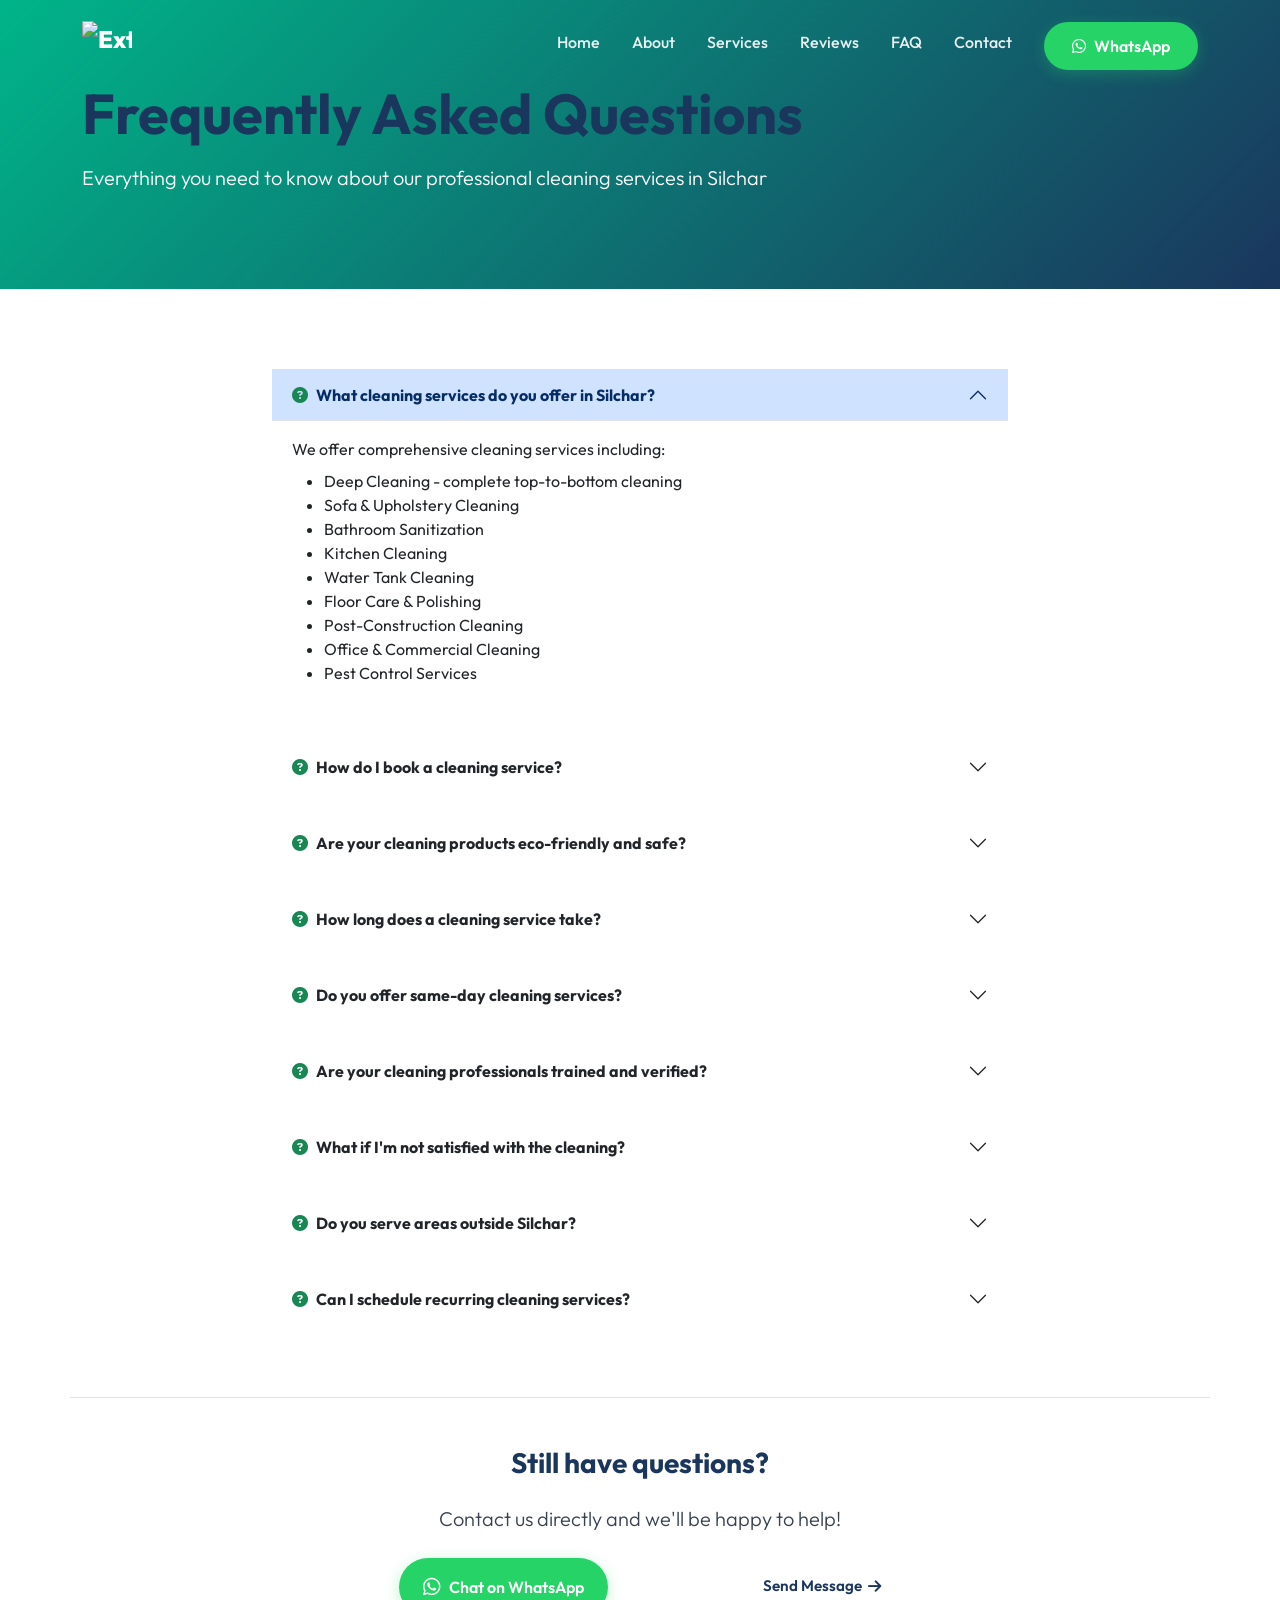
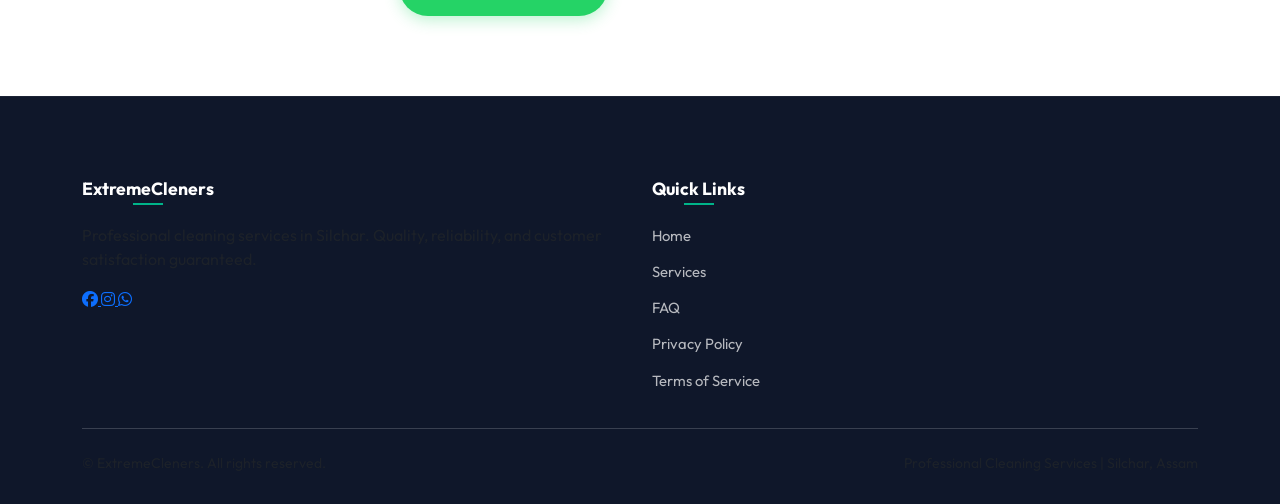
==== commit 20f06f0e: "update whatsapp and logo" ====
--- a/faq.html
+++ b/faq.html
@@ -4,7 +4,9 @@
 <head>
   <meta charset="UTF-8">
   <meta name="viewport" content="width=device-width, initial-scale=1.0">
-  <title>FAQ - Professional Cleaning Services in Silchar | Extreme Cleaners</title>
+  <title>FAQ - Professional Cleaning Services in Silchar | ExtremeCleners</title>
+  <link rel="icon" type="image/png" href="images/log.png">
+  <link rel="apple-touch-icon" href="images/log.png">
   <meta name="description"
     content="Frequently asked questions about professional cleaning services in Silchar. Learn about our services, booking process, and cleaning expertise.">
   <meta name="keywords" content="cleaning services FAQ Silchar, professional cleaning questions, booking cleaning services">
@@ -37,7 +39,7 @@
         "name": "How do I book a cleaning service?",
         "acceptedAnswer": {
           "@type": "Answer",
-          "text": "Booking is easy! Simply click 'Book on WhatsApp' or call us at +919706459608. You can also fill out our contact form on the website. We'll confirm your booking within 24 hours."
+          "text": "Booking is easy! Simply click 'Book on WhatsApp' or call us at +917002750294. You can also fill out our contact form on the website. We'll confirm your booking within 24 hours."
         }
       },
       {
@@ -106,7 +108,7 @@
   <nav class="navbar navbar-expand-lg navbar-custom">
     <div class="container">
       <a class="navbar-brand" href="index.html">
-        <img src="images/logo.jpg" alt="Extreme Cleaners Logo" class="logo-img">
+        <img src="images/logo.jpg" alt="ExtremeCleners Logo" class="logo-img">
       </a>
       <button class="navbar-toggler" type="button" data-bs-toggle="collapse" data-bs-target="#navbarNav"
         aria-controls="navbarNav" aria-expanded="false" aria-label="Toggle navigation">
@@ -135,7 +137,7 @@
             <a class="nav-link" href="index.html#contact">Contact</a>
           </li>
           <li class="nav-item ms-lg-3 mt-3 mt-lg-0">
-            <a href="https://wa.me/919706459608?text=Hi%20Extreme%20Cleaners!%20I%20have%20a%20question%20about%20your%20services."
+            <a href="https://wa.me/917002750294?text=Hi%20ExtremeCleners!%20I%20have%20a%20question%20about%20your%20services."
               target="_blank" class="btn-whatsapp" aria-label="WhatsApp">
               <i class="fa-brands fa-whatsapp"></i>
               <span class="btn-whatsapp-text">WhatsApp</span>
@@ -202,7 +204,7 @@
                 <div class="accordion-body">
                   Booking is quick and easy:
                   <ol class="mt-2">
-                    <li>Click <strong>"WhatsApp Us"</strong> button or call <strong>+919706459608</strong></li>
+                    <li>Click <strong>"WhatsApp Us"</strong> button or call <strong>+91 70027 50294</strong></li>
                     <li>Describe your cleaning needs and preferred date/time</li>
                     <li>Share your preferred service date and time</li>
                     <li>Confirm your booking with our team</li>
@@ -390,11 +392,11 @@
           <h3 class="mb-4">Still have questions?</h3>
           <p class="lead mb-4">Contact us directly and we'll be happy to help!</p>
           <div class="d-flex flex-wrap gap-3 justify-content-center">
-            <a href="https://wa.me/919706459608?text=Hi%20Extreme%20Cleaners!%20I%20have%20a%20question%20about%20your%20services."
+            <a href="https://wa.me/917002750294?text=Hi%20ExtremeCleners!%20I%20have%20a%20question%20about%20your%20services."
               target="_blank" class="btn-whatsapp py-3 px-4 fs-6">
               <i class="fa-brands fa-whatsapp fs-5"></i> Chat on WhatsApp
             </a>
-            <a href="tel:+919706459608" class="btn-call py-3 px-4 fs-6">
+            <a href="tel:+917002750294" class="btn-call py-3 px-4 fs-6">
               <i class="fa-solid fa-phone"></i> Call Us
             </a>
             <a href="index.html#contact" class="btn-learn-more text-decoration-none">
@@ -412,7 +414,7 @@
       <div class="row g-4">
         <!-- Brand Section -->
         <div class="col-md-6">
-          <h4 class="footer-title">Extreme Cleaners</h4>
+          <h4 class="footer-title">ExtremeCleners</h4>
           <p class="text-muted">Professional cleaning services in Silchar. Quality, reliability, and customer satisfaction guaranteed.</p>
           <div class="social-links">
             <a href="https://www.facebook.com/extremecleaners" target="_blank" class="social-link" aria-label="Facebook">
@@ -421,7 +423,7 @@
             <a href="https://www.instagram.com/extremecleaners" target="_blank" class="social-link" aria-label="Instagram">
               <i class="fa-brands fa-instagram"></i>
             </a>
-            <a href="https://wa.me/919706459608" target="_blank" class="social-link" aria-label="WhatsApp">
+            <a href="https://wa.me/917002750294" target="_blank" class="social-link" aria-label="WhatsApp">
               <i class="fa-brands fa-whatsapp"></i>
             </a>
           </div>
@@ -444,7 +446,7 @@
 
       <div class="row align-items-center">
         <div class="col-md-6">
-          <p class="text-muted small mb-0">&copy; <span id="current-year"></span> Extreme Cleaners. All rights reserved.</p>
+          <p class="text-muted small mb-0">&copy; <span id="current-year"></span> ExtremeCleners. All rights reserved.</p>
         </div>
         <div class="col-md-6 text-md-end">
           <p class="text-muted small mb-0">Professional Cleaning Services | Silchar, Assam</p>
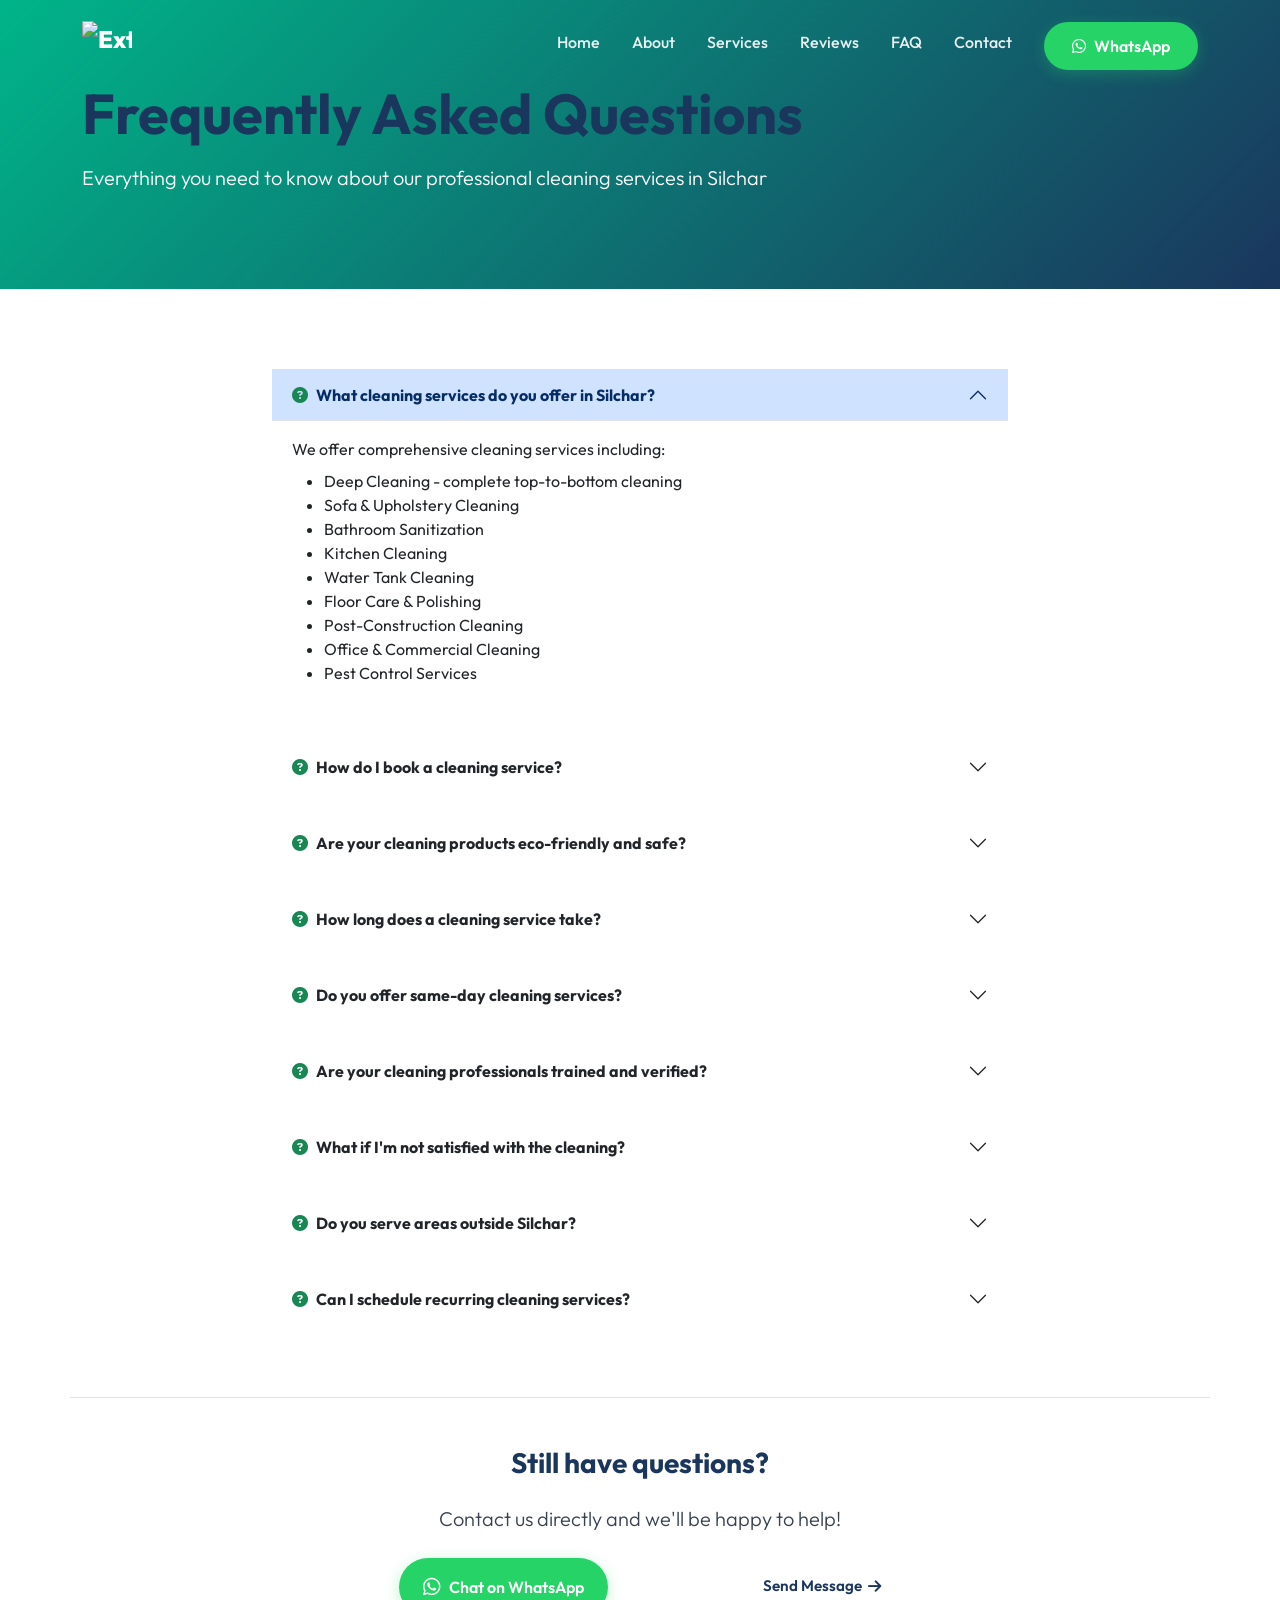
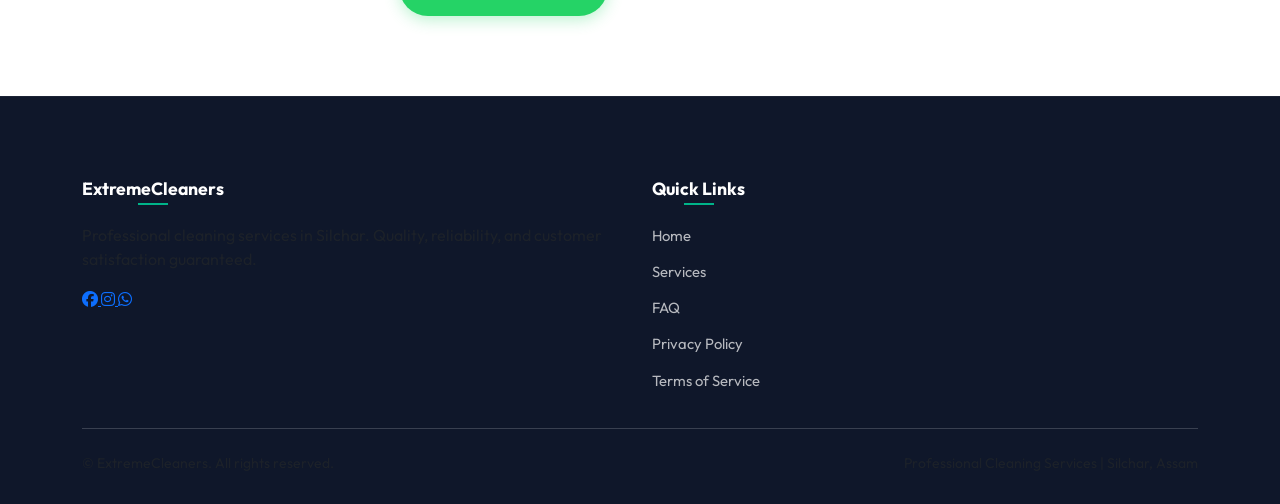
==== commit 55947958: "update service" ====
--- a/faq.html
+++ b/faq.html
@@ -4,7 +4,7 @@
 <head>
   <meta charset="UTF-8">
   <meta name="viewport" content="width=device-width, initial-scale=1.0">
-  <title>FAQ - Professional Cleaning Services in Silchar | ExtremeCleners</title>
+  <title>FAQ - Professional Cleaning Services in Silchar | ExtremeCleaners</title>
   <link rel="icon" type="image/png" href="images/log.png">
   <link rel="apple-touch-icon" href="images/log.png">
   <meta name="description"
@@ -108,7 +108,7 @@
   <nav class="navbar navbar-expand-lg navbar-custom">
     <div class="container">
       <a class="navbar-brand" href="index.html">
-        <img src="images/logo.jpg" alt="ExtremeCleners Logo" class="logo-img">
+        <img src="images/logo.jpg" alt="ExtremeCleaners Logo" class="logo-img">
       </a>
       <button class="navbar-toggler" type="button" data-bs-toggle="collapse" data-bs-target="#navbarNav"
         aria-controls="navbarNav" aria-expanded="false" aria-label="Toggle navigation">
@@ -137,7 +137,7 @@
             <a class="nav-link" href="index.html#contact">Contact</a>
           </li>
           <li class="nav-item ms-lg-3 mt-3 mt-lg-0">
-            <a href="https://wa.me/917002750294?text=Hi%20ExtremeCleners!%20I%20have%20a%20question%20about%20your%20services."
+            <a href="https://wa.me/917002750294?text=Hi%20ExtremeCleaners!%20I%20have%20a%20question%20about%20your%20services."
               target="_blank" class="btn-whatsapp" aria-label="WhatsApp">
               <i class="fa-brands fa-whatsapp"></i>
               <span class="btn-whatsapp-text">WhatsApp</span>
@@ -392,7 +392,7 @@
           <h3 class="mb-4">Still have questions?</h3>
           <p class="lead mb-4">Contact us directly and we'll be happy to help!</p>
           <div class="d-flex flex-wrap gap-3 justify-content-center">
-            <a href="https://wa.me/917002750294?text=Hi%20ExtremeCleners!%20I%20have%20a%20question%20about%20your%20services."
+            <a href="https://wa.me/917002750294?text=Hi%20ExtremeCleaners!%20I%20have%20a%20question%20about%20your%20services."
               target="_blank" class="btn-whatsapp py-3 px-4 fs-6">
               <i class="fa-brands fa-whatsapp fs-5"></i> Chat on WhatsApp
             </a>
@@ -414,7 +414,7 @@
       <div class="row g-4">
         <!-- Brand Section -->
         <div class="col-md-6">
-          <h4 class="footer-title">ExtremeCleners</h4>
+          <h4 class="footer-title">ExtremeCleaners</h4>
           <p class="text-muted">Professional cleaning services in Silchar. Quality, reliability, and customer satisfaction guaranteed.</p>
           <div class="social-links">
             <a href="https://www.facebook.com/extremecleaners" target="_blank" class="social-link" aria-label="Facebook">
@@ -446,7 +446,7 @@
 
       <div class="row align-items-center">
         <div class="col-md-6">
-          <p class="text-muted small mb-0">&copy; <span id="current-year"></span> ExtremeCleners. All rights reserved.</p>
+          <p class="text-muted small mb-0">&copy; <span id="current-year"></span> ExtremeCleaners. All rights reserved.</p>
         </div>
         <div class="col-md-6 text-md-end">
           <p class="text-muted small mb-0">Professional Cleaning Services | Silchar, Assam</p>
--- a/css/style.css
+++ b/css/style.css
@@ -164,6 +164,126 @@
 .navbar-custom.scrolled .nav-link:hover,
 .navbar-custom.scrolled .nav-link.active {
   color: var(--primary-color);
+}
+
+/* Services hover menu */
+.services-dropdown {
+  position: relative;
+}
+
+.services-dropdown-toggle i {
+  margin-left: 0.25rem;
+  font-size: 0.65rem;
+  transition: transform 0.2s ease;
+}
+
+.services-dropdown-menu {
+  position: absolute;
+  top: 100%;
+  left: 50%;
+  min-width: 255px;
+  margin: 0;
+  padding: 0.5rem;
+  list-style: none;
+  background: #FFFFFF;
+  border: 1px solid rgba(0, 0, 0, 0.06);
+  border-radius: 12px;
+  box-shadow: 0 12px 30px rgba(0, 0, 0, 0.14);
+  opacity: 0;
+  visibility: hidden;
+  transform: translate(-50%, 8px);
+  transition: opacity 0.2s ease, transform 0.2s ease, visibility 0.2s ease;
+  z-index: 1100;
+}
+
+.services-dropdown:not(.dropdown-dismissed):hover .services-dropdown-menu,
+.services-dropdown:focus-within .services-dropdown-menu {
+  opacity: 1;
+  visibility: visible;
+  transform: translate(-50%, 0);
+}
+
+.services-dropdown:not(.dropdown-dismissed):hover .services-dropdown-toggle i,
+.services-dropdown:focus-within .services-dropdown-toggle i {
+  transform: rotate(180deg);
+}
+
+.services-dropdown-menu a {
+  display: block;
+  padding: 0.6rem 0.75rem;
+  color: #4B5563;
+  font-size: 0.9rem;
+  font-weight: 500;
+  text-decoration: none;
+  white-space: nowrap;
+  border-radius: 8px;
+  transition: background-color 0.2s ease, color 0.2s ease;
+}
+
+.services-dropdown-menu a:hover,
+.services-dropdown-menu a:focus {
+  color: var(--primary-color);
+  background-color: rgba(34, 197, 94, 0.1);
+  outline: none;
+}
+
+.services-dropdown-menu a:focus-visible {
+  box-shadow: 0 0 0 2px var(--primary-color);
+}
+
+@media (max-width: 991px) {
+  .services-dropdown {
+    width: 100%;
+  }
+
+  .services-dropdown-menu {
+    position: static;
+    width: 100%;
+    max-width: 100%;
+    min-width: 0;
+    margin: 0.15rem 0 0.25rem 0;
+    padding: 0 0 0 0.6rem;
+    border: 0;
+    border-left: 2px solid rgba(34, 197, 94, 0.25);
+    border-radius: 0;
+    box-shadow: none;
+    overflow: visible;
+    display: none;
+    opacity: 0;
+    visibility: hidden;
+    transform: none;
+  }
+
+  .services-dropdown:not(.mobile-dropdown-open) .services-dropdown-menu {
+    display: none;
+    opacity: 0;
+    visibility: hidden;
+    transform: none;
+  }
+
+  .services-dropdown:not(.mobile-dropdown-open) .services-dropdown-toggle i {
+    transform: none;
+  }
+
+  .services-dropdown.mobile-dropdown-open .services-dropdown-menu {
+    display: block;
+    opacity: 1;
+    visibility: visible;
+    transform: none;
+  }
+
+  .services-dropdown.mobile-dropdown-open .services-dropdown-toggle i {
+    transform: rotate(180deg);
+  }
+
+  .services-dropdown-menu a {
+    width: 100%;
+    padding: 0.4rem 0.25rem 0.4rem 0.5rem;
+    font-size: 0.86rem;
+    line-height: 1.25;
+    white-space: normal;
+    overflow-wrap: anywhere;
+  }
 }
 
 .navbar-custom .navbar-toggler {
@@ -303,6 +423,9 @@
   position: relative;
   z-index: 2;
   margin-top: 4rem;
+  display: flex;
+  flex-wrap: wrap;
+  gap: 0;
 }
 
 .ribbon-item {
@@ -577,6 +700,34 @@
   }
 }
 
+/* Collapsible services list */
+.service-extra {
+  display: none;
+}
+
+#services-grid .service-extra.service-visible {
+  display: block;
+}
+
+.services-see-more-btn {
+  padding: 0.85rem 1.5rem;
+  color: #FFFFFF;
+  background: var(--primary-color);
+  border: 0;
+  border-radius: 50px;
+  font-weight: 600;
+  box-shadow: 0 8px 20px rgba(0, 180, 137, 0.22);
+  transition: var(--transition-smooth);
+}
+
+.services-see-more-btn:hover {
+  transform: translateY(-2px);
+  box-shadow: 0 12px 25px rgba(0, 180, 137, 0.3);
+}
+
+.services-see-more-btn i {
+  margin-left: 0.4rem;
+}
 /* Service Cards */
 .service-card {
   background: #FFFFFF;
@@ -594,6 +745,26 @@
   transform: translateY(-8px);
   box-shadow: var(--box-shadow-hover);
   border-color: rgba(0, 180, 137, 0.15);
+}
+
+.service-card.service-card-highlight {
+  transform: scale(1.04);
+  border: 3px solid var(--primary-color);
+  box-shadow: 0 18px 45px rgba(0, 180, 137, 0.28);
+  animation: service-card-focus 0.55s ease-out;
+  z-index: 2;
+}
+
+@keyframes service-card-focus {
+  0% { transform: scale(1); }
+  55% { transform: scale(1.07); }
+  100% { transform: scale(1.04); }
+}
+
+@media (prefers-reduced-motion: reduce) {
+  .service-card.service-card-highlight {
+    animation: none;
+  }
 }
 
 .service-img-wrapper {
@@ -1805,9 +1976,17 @@
     margin-top: 2rem;
   }
 
+  .hero-ribbon .col-12 {
+    display: grid;
+    grid-template-columns: repeat(2, minmax(0, 1fr));
+    gap: 10px;
+  }
+
   .ribbon-item {
-    width: calc(50% - 10px);
-    margin: 5px;
+    width: 100%;
+    margin: 0;
+    justify-content: center;
+    text-align: center;
   }
 
   .section-title {
@@ -1954,7 +2133,7 @@
 
   .ribbon-item {
     width: 100%;
-    margin: 6px 0;
+    margin: 0;
   }
 
   .section-title {
@@ -2008,6 +2187,16 @@
     width: 100%;
   }
 
+  .hero-ribbon .col-12 {
+    gap: 8px;
+  }
+
+  .ribbon-item {
+    padding: 9px 8px;
+    gap: 6px;
+    font-size: 0.78rem;
+  }
+
   .section-title {
     font-size: 1.75rem;
   }
@@ -2050,6 +2239,13 @@
     text-align: center;
   }
 }
+
+ @media (max-width: 400px) {
+      .hero-badge {
+        padding: 7px 12px;
+        font-size: 0.7rem;
+    }
+ }
 
 /* Make primary WhatsApp CTAs responsive on small screens */
 @media (max-width: 768px) {
@@ -2080,6 +2276,60 @@
   }
 }
 
+/* Mobile Services dropdown: keep it in-place and expand downward */
+@media (max-width: 991px) {
+  .navbar-custom .services-dropdown {
+    position: static;
+    width: 100%;
+  }
+
+  .navbar-custom .services-dropdown .services-dropdown-toggle {
+    display: flex;
+    align-items: center;
+    justify-content: space-between;
+    width: 100%;
+    transform: none !important;
+  }
+
+  .navbar-custom .services-dropdown .services-dropdown-menu {
+    position: static !important;
+    top: auto !important;
+    left: auto !important;
+    right: auto !important;
+    display: block;
+    width: 100% !important;
+    min-width: 0 !important;
+    max-width: 100% !important;
+    max-height: 0;
+    margin: 0;
+    padding: 0 0 0 0.65rem;
+    border: 0;
+    border-left: 2px solid rgba(34, 197, 94, 0.25);
+    border-radius: 0;
+    box-shadow: none;
+    opacity: 0;
+    visibility: hidden;
+    overflow: hidden;
+    transform: none !important;
+    transition: max-height 0.25s ease, opacity 0.2s ease, visibility 0.2s ease;
+  }
+
+  .navbar-custom .services-dropdown.mobile-dropdown-open .services-dropdown-menu {
+    max-height: 520px;
+    margin-top: 0.15rem;
+    margin-bottom: 0.25rem;
+    opacity: 1;
+    visibility: visible;
+  }
+
+  .navbar-custom .services-dropdown .services-dropdown-menu a {
+    width: 100%;
+    padding: 0.42rem 0.25rem 0.42rem 0.5rem;
+    line-height: 1.25;
+    white-space: normal;
+    overflow-wrap: anywhere;
+  }
+}
 /* Footer responsive tweaks */
 @media (max-width: 991px) {
   .footer {
